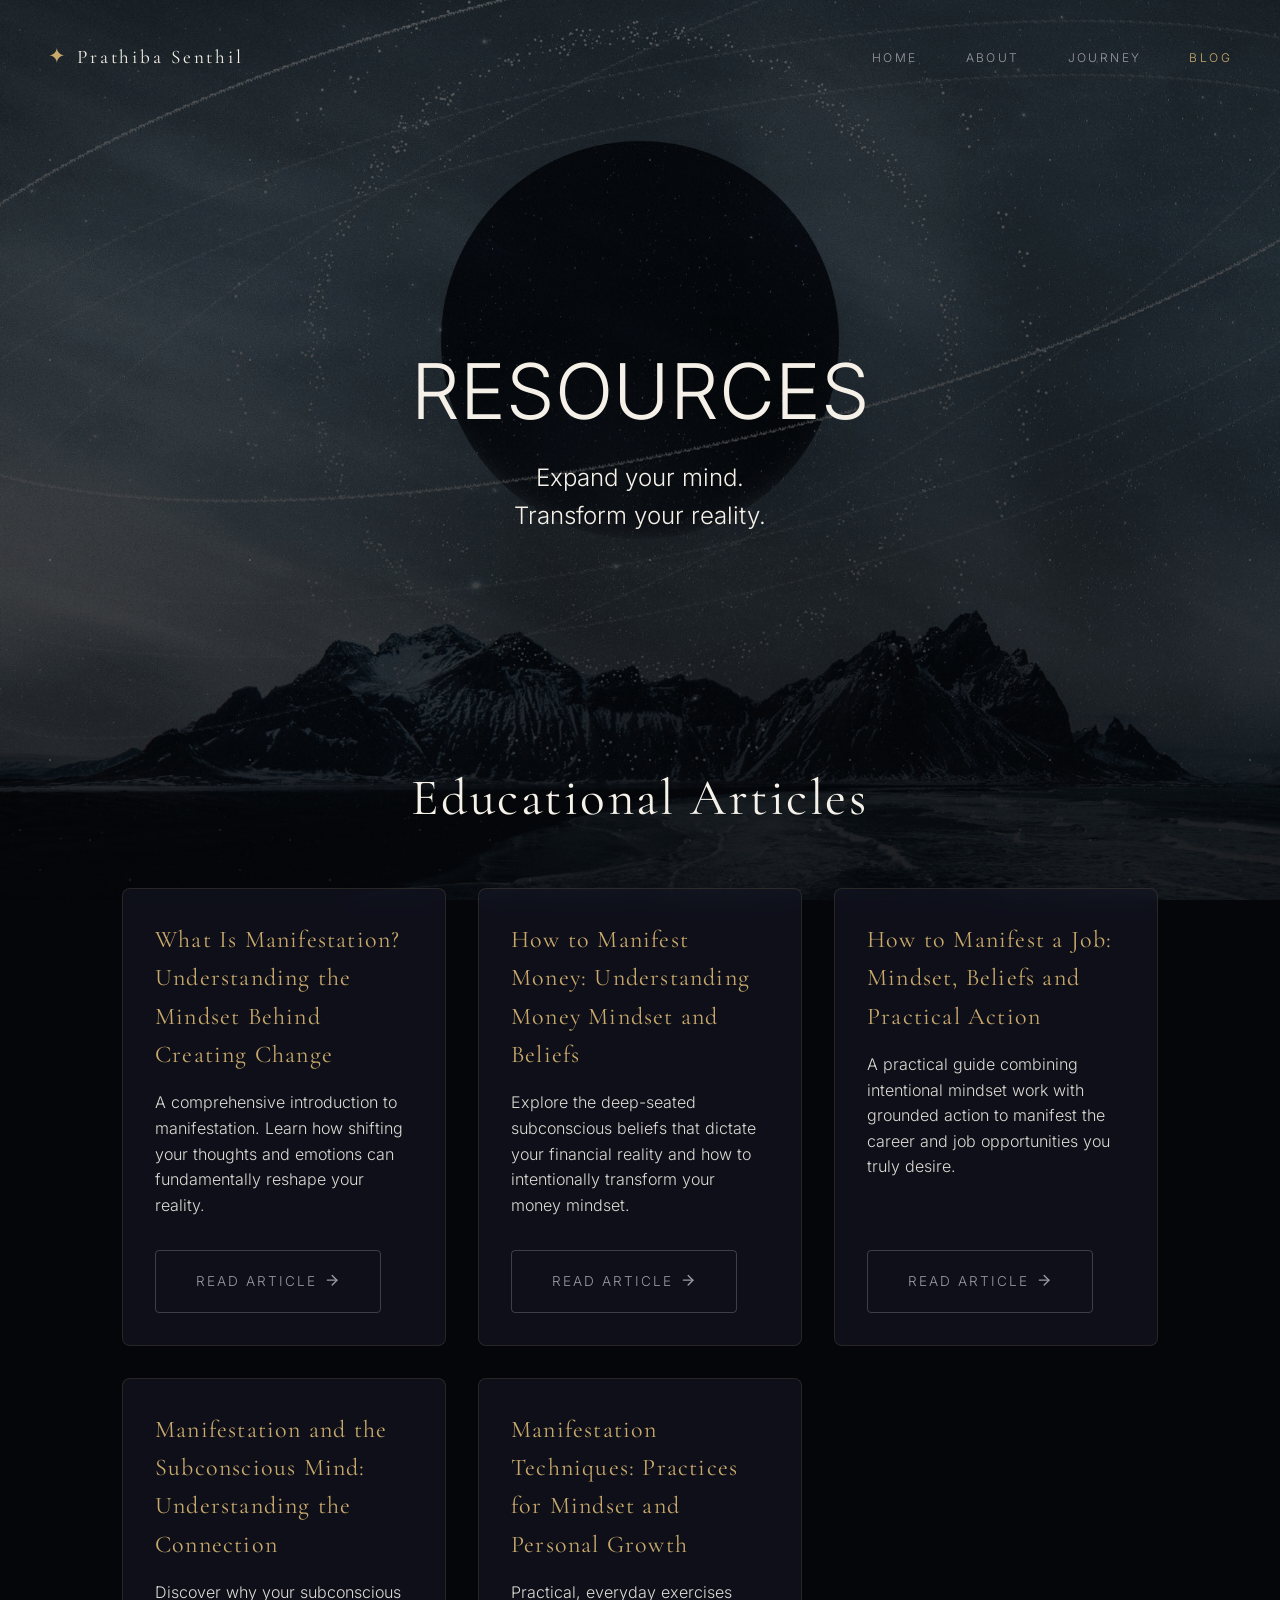
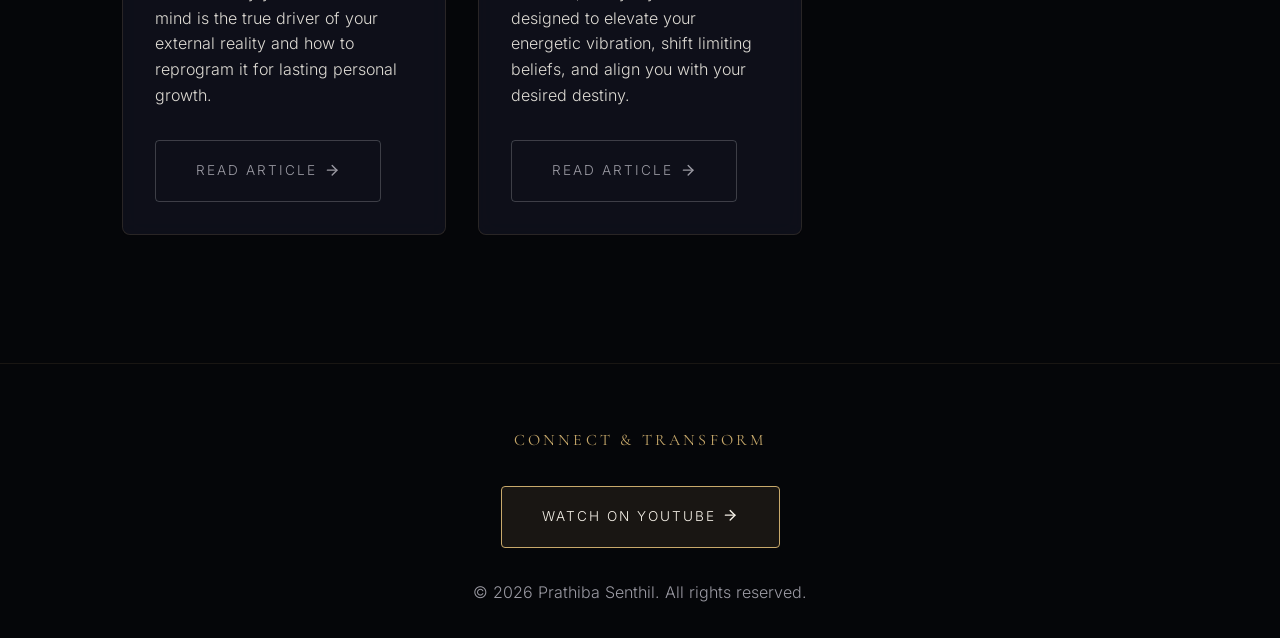
==== blog/index.html @ 557b8dfd "seo optimized" ====
<!DOCTYPE html>
<html lang="en">
<head>
    <meta charset="UTF-8">
    <meta name="viewport" content="width=device-width, initial-scale=1.0">
    <title>Manifestation & Personal Transformation Resources | Design Your Destiny</title>
    
    <meta name="description" content="Explore articles, resources and guides on manifestation, mindset, the subconscious mind and personal transformation by Prathiba Senthil.">
    <link rel="canonical" href="https://prathibasenthil.com/blog">
    
    <meta property="og:type" content="website">
    <meta property="og:url" content="https://prathibasenthil.com/blog">
    <meta property="og:title" content="Manifestation & Personal Transformation Resources | Design Your Destiny">
    <meta property="og:description" content="Explore articles, resources and guides on manifestation, mindset, the subconscious mind and personal transformation by Prathiba Senthil.">
    
    <link rel="icon" type="image/svg+xml" href="/img/favicon.svg">
    <link rel="stylesheet" href="/css/fonts.css">
    <link rel="stylesheet" href="/css/style.css">
    
    <style>
        .blog-grid {
            display: grid;
            grid-template-columns: repeat(auto-fit, minmax(300px, 1fr));
            gap: 2rem;
            margin-top: 3rem;
            text-align: left;
        }
        .article-card {
            padding: 2rem;
            display: flex;
            flex-direction: column;
            justify-content: space-between;
        }
        .article-card h4 {
            font-size: 1.5rem;
            margin-bottom: 1rem;
            color: var(--color-champagne-gold);
        }
        .article-card p {
            margin-bottom: 2rem;
            color: var(--color-warm-ivory);
            opacity: 0.9;
            flex-grow: 1;
        }
    </style>
    
    <script type="application/ld+json">
    {
      "@context": "https://schema.org",
      "@type": "CollectionPage",
      "name": "Manifestation & Personal Transformation Resources",
      "description": "Educational articles on manifestation, the subconscious mind, and reality creation by Prathiba Senthil.",
      "url": "https://prathibasenthil.com/blog"
    }
    </script>
</head>
<body>
    <div class="cosmic-bg"></div>
    <div class="stars"></div>

    <div id="app-transition" class="active">
        <div class="transition-content">
            <span class="transition-star">✦</span>
            <h2>YOUR JOURNEY AWAITS</h2>
            <p>There is more than one path to your destination.</p>
        </div>
    </div>

    <header>
        <a href="/" class="logo">
            <span class="logo-star">✦</span>
            <span class="logo-text" data-config="brand.name">DESIGN YOUR DESTINY</span>
        </a>
        <nav>
            <ul>
                <li><a href="/" class="nav-link">HOME</a></li>
                <li><a href="/about" class="nav-link">ABOUT</a></li>
                <li><a href="/courses" class="nav-link">JOURNEY</a></li>
                <li><a href="/blog" class="nav-link active">BLOG</a></li>
            </ul>
        </nav>
    </header>

    <main id="app-content">
        <section id="blog" class="active">
            <div class="container text-center hero-container">
                <h1 style="position: absolute; width: 1px; height: 1px; padding: 0; margin: -1px; overflow: hidden; clip: rect(0, 0, 0, 0); white-space: nowrap; border: 0;">Manifestation & Personal Transformation Resources</h1>
                <div class="heading-hero fade-up">RESOURCES</div>
                <p class="hero-quote fade-up">Expand your mind.<br>Transform your reality.</p>
            </div>

            <div class="container fade-up text-center">
                <h2 class="heading-section">Educational Articles</h2>
                
                <div class="blog-grid">
                    <div class="glass-card article-card">
                        <h4>What Is Manifestation? Understanding the Mindset Behind Creating Change</h4>
                        <p>A comprehensive introduction to manifestation. Learn how shifting your thoughts and emotions can fundamentally reshape your reality.</p>
                        <a href="/blog/what-is-manifestation" class="btn btn-outline" style="text-decoration: none; align-self: flex-start;">READ ARTICLE <i data-lucide="arrow-right"></i></a>
                    </div>
                    
                    <div class="glass-card article-card">
                        <h4>How to Manifest Money: Understanding Money Mindset and Beliefs</h4>
                        <p>Explore the deep-seated subconscious beliefs that dictate your financial reality and how to intentionally transform your money mindset.</p>
                        <a href="/blog/how-to-manifest-money" class="btn btn-outline" style="text-decoration: none; align-self: flex-start;">READ ARTICLE <i data-lucide="arrow-right"></i></a>
                    </div>
                    
                    <div class="glass-card article-card">
                        <h4>How to Manifest a Job: Mindset, Beliefs and Practical Action</h4>
                        <p>A practical guide combining intentional mindset work with grounded action to manifest the career and job opportunities you truly desire.</p>
                        <a href="/blog/how-to-manifest-a-job" class="btn btn-outline" style="text-decoration: none; align-self: flex-start;">READ ARTICLE <i data-lucide="arrow-right"></i></a>
                    </div>
                    
                    <div class="glass-card article-card">
                        <h4>Manifestation and the Subconscious Mind: Understanding the Connection</h4>
                        <p>Discover why your subconscious mind is the true driver of your external reality and how to reprogram it for lasting personal growth.</p>
                        <a href="/blog/manifestation-and-subconscious-mind" class="btn btn-outline" style="text-decoration: none; align-self: flex-start;">READ ARTICLE <i data-lucide="arrow-right"></i></a>
                    </div>

                    <div class="glass-card article-card">
                        <h4>Manifestation Techniques: Practices for Mindset and Personal Growth</h4>
                        <p>Practical, everyday exercises designed to elevate your energetic vibration, shift limiting beliefs, and align you with your desired destiny.</p>
                        <a href="/blog/manifestation-techniques" class="btn btn-outline" style="text-decoration: none; align-self: flex-start;">READ ARTICLE <i data-lucide="arrow-right"></i></a>
                    </div>
                </div>
            </div>
        </section>
    </main>

    <footer class="site-footer fade-up">
        <div class="container text-center">
            <h3 class="hero-subtitle">CONNECT & TRANSFORM</h3>
            <div class="social-links">
                <a href="#" data-config-href="socials.youtube" target="_blank" class="btn btn-primary" style="background: rgba(200, 169, 107, 0.1);">WATCH ON YOUTUBE <i data-lucide="arrow-right"></i></a>
            </div>
            <p class="text-muted mt-2">&copy; <span data-config="brand.established">2024</span> <span data-config="brand.name">Prathiba Senthil</span>. All rights reserved.</p>
        </div>
    </footer>

    <script src="/js/config.js" defer></script>
    <script src="/js/lucide.min.js" defer></script>
    <script src="/js/main.js" defer></script>
    <script src="/js/animations.js" defer></script>
    <script defer>
        document.addEventListener('DOMContentLoaded', () => {
            if (typeof lucide !== 'undefined') lucide.createIcons();
        });
    </script>
</body>
</html>
---- css/fonts.css ----
/* cyrillic-ext */
@font-face {
  font-family: 'Cormorant Garamond';
  font-style: normal;
  font-weight: 400;
  font-display: swap;
  src: url(../fonts/font_2.woff2) format('woff2');
  unicode-range: U+0460-052F, U+1C80-1C8A, U+20B4, U+2DE0-2DFF, U+A640-A69F, U+FE2E-FE2F;
}
/* cyrillic */
@font-face {
  font-family: 'Cormorant Garamond';
  font-style: normal;
  font-weight: 400;
  font-display: swap;
  src: url(../fonts/font_11.woff2) format('woff2');
  unicode-range: U+0301, U+0400-045F, U+0490-0491, U+04B0-04B1, U+2116;
}
/* vietnamese */
@font-face {
  font-family: 'Cormorant Garamond';
  font-style: normal;
  font-weight: 400;
  font-display: swap;
  src: url(../fonts/font_3.woff2) format('woff2');
  unicode-range: U+0102-0103, U+0110-0111, U+0128-0129, U+0168-0169, U+01A0-01A1, U+01AF-01B0, U+0300-0301, U+0303-0304, U+0308-0309, U+0323, U+0329, U+1EA0-1EF9, U+20AB;
}
/* latin-ext */
@font-face {
  font-family: 'Cormorant Garamond';
  font-style: normal;
  font-weight: 400;
  font-display: swap;
  src: url(../fonts/font_4.woff2) format('woff2');
  unicode-range: U+0100-02BA, U+02BD-02C5, U+02C7-02CC, U+02CE-02D7, U+02DD-02FF, U+0304, U+0308, U+0329, U+1D00-1DBF, U+1E00-1E9F, U+1EF2-1EFF, U+2020, U+20A0-20AB, U+20AD-20C0, U+2113, U+2C60-2C7F, U+A720-A7FF;
}
/* latin */
@font-face {
  font-family: 'Cormorant Garamond';
  font-style: normal;
  font-weight: 400;
  font-display: swap;
  src: url(../fonts/font_1.woff2) format('woff2');
  unicode-range: U+0000-00FF, U+0131, U+0152-0153, U+02BB-02BC, U+02C6, U+02DA, U+02DC, U+0304, U+0308, U+0329, U+2000-206F, U+20AC, U+2122, U+2191, U+2193, U+2212, U+2215, U+FEFF, U+FFFD;
}
/* cyrillic-ext */
@font-face {
  font-family: 'Cormorant Garamond';
  font-style: normal;
  font-weight: 500;
  font-display: swap;
  src: url(../fonts/font_2.woff2) format('woff2');
  unicode-range: U+0460-052F, U+1C80-1C8A, U+20B4, U+2DE0-2DFF, U+A640-A69F, U+FE2E-FE2F;
}
/* cyrillic */
@font-face {
  font-family: 'Cormorant Garamond';
  font-style: normal;
  font-weight: 500;
  font-display: swap;
  src: url(../fonts/font_11.woff2) format('woff2');
  unicode-range: U+0301, U+0400-045F, U+0490-0491, U+04B0-04B1, U+2116;
}
/* vietnamese */
@font-face {
  font-family: 'Cormorant Garamond';
  font-style: normal;
  font-weight: 500;
  font-display: swap;
  src: url(../fonts/font_3.woff2) format('woff2');
  unicode-range: U+0102-0103, U+0110-0111, U+0128-0129, U+0168-0169, U+01A0-01A1, U+01AF-01B0, U+0300-0301, U+0303-0304, U+0308-0309, U+0323, U+0329, U+1EA0-1EF9, U+20AB;
}
/* latin-ext */
@font-face {
  font-family: 'Cormorant Garamond';
  font-style: normal;
  font-weight: 500;
  font-display: swap;
  src: url(../fonts/font_4.woff2) format('woff2');
  unicode-range: U+0100-02BA, U+02BD-02C5, U+02C7-02CC, U+02CE-02D7, U+02DD-02FF, U+0304, U+0308, U+0329, U+1D00-1DBF, U+1E00-1E9F, U+1EF2-1EFF, U+2020, U+20A0-20AB, U+20AD-20C0, U+2113, U+2C60-2C7F, U+A720-A7FF;
}
/* latin */
@font-face {
  font-family: 'Cormorant Garamond';
  font-style: normal;
  font-weight: 500;
  font-display: swap;
  src: url(../fonts/font_1.woff2) format('woff2');
  unicode-range: U+0000-00FF, U+0131, U+0152-0153, U+02BB-02BC, U+02C6, U+02DA, U+02DC, U+0304, U+0308, U+0329, U+2000-206F, U+20AC, U+2122, U+2191, U+2193, U+2212, U+2215, U+FEFF, U+FFFD;
}
/* cyrillic-ext */
@font-face {
  font-family: 'Cormorant Garamond';
  font-style: normal;
  font-weight: 600;
  font-display: swap;
  src: url(../fonts/font_2.woff2) format('woff2');
  unicode-range: U+0460-052F, U+1C80-1C8A, U+20B4, U+2DE0-2DFF, U+A640-A69F, U+FE2E-FE2F;
}
/* cyrillic */
@font-face {
  font-family: 'Cormorant Garamond';
  font-style: normal;
  font-weight: 600;
  font-display: swap;
  src: url(../fonts/font_11.woff2) format('woff2');
  unicode-range: U+0301, U+0400-045F, U+0490-0491, U+04B0-04B1, U+2116;
}
/* vietnamese */
@font-face {
  font-family: 'Cormorant Garamond';
  font-style: normal;
  font-weight: 600;
  font-display: swap;
  src: url(../fonts/font_3.woff2) format('woff2');
  unicode-range: U+0102-0103, U+0110-0111, U+0128-0129, U+0168-0169, U+01A0-01A1, U+01AF-01B0, U+0300-0301, U+0303-0304, U+0308-0309, U+0323, U+0329, U+1EA0-1EF9, U+20AB;
}
/* latin-ext */
@font-face {
  font-family: 'Cormorant Garamond';
  font-style: normal;
  font-weight: 600;
  font-display: swap;
  src: url(../fonts/font_4.woff2) format('woff2');
  unicode-range: U+0100-02BA, U+02BD-02C5, U+02C7-02CC, U+02CE-02D7, U+02DD-02FF, U+0304, U+0308, U+0329, U+1D00-1DBF, U+1E00-1E9F, U+1EF2-1EFF, U+2020, U+20A0-20AB, U+20AD-20C0, U+2113, U+2C60-2C7F, U+A720-A7FF;
}
/* latin */
@font-face {
  font-family: 'Cormorant Garamond';
  font-style: normal;
  font-weight: 600;
  font-display: swap;
  src: url(../fonts/font_1.woff2) format('woff2');
  unicode-range: U+0000-00FF, U+0131, U+0152-0153, U+02BB-02BC, U+02C6, U+02DA, U+02DC, U+0304, U+0308, U+0329, U+2000-206F, U+20AC, U+2122, U+2191, U+2193, U+2212, U+2215, U+FEFF, U+FFFD;
}
/* cyrillic-ext */
@font-face {
  font-family: 'Inter';
  font-style: normal;
  font-weight: 300;
  font-display: swap;
  src: url(../fonts/font_5.woff2) format('woff2');
  unicode-range: U+0460-052F, U+1C80-1C8A, U+20B4, U+2DE0-2DFF, U+A640-A69F, U+FE2E-FE2F;
}
/* cyrillic */
@font-face {
  font-family: 'Inter';
  font-style: normal;
  font-weight: 300;
  font-display: swap;
  src: url(../fonts/font_9.woff2) format('woff2');
  unicode-range: U+0301, U+0400-045F, U+0490-0491, U+04B0-04B1, U+2116;
}
/* greek-ext */
@font-face {
  font-family: 'Inter';
  font-style: normal;
  font-weight: 300;
  font-display: swap;
  src: url(../fonts/font_10.woff2) format('woff2');
  unicode-range: U+1F00-1FFF;
}
/* greek */
@font-face {
  font-family: 'Inter';
  font-style: normal;
  font-weight: 300;
  font-display: swap;
  src: url(../fonts/font_7.woff2) format('woff2');
  unicode-range: U+0370-0377, U+037A-037F, U+0384-038A, U+038C, U+038E-03A1, U+03A3-03FF;
}
/* vietnamese */
@font-face {
  font-family: 'Inter';
  font-style: normal;
  font-weight: 300;
  font-display: swap;
  src: url(../fonts/font_6.woff2) format('woff2');
  unicode-range: U+0102-0103, U+0110-0111, U+0128-0129, U+0168-0169, U+01A0-01A1, U+01AF-01B0, U+0300-0301, U+0303-0304, U+0308-0309, U+0323, U+0329, U+1EA0-1EF9, U+20AB;
}
/* latin-ext */
@font-face {
  font-family: 'Inter';
  font-style: normal;
  font-weight: 300;
  font-display: swap;
  src: url(../fonts/font_8.woff2) format('woff2');
  unicode-range: U+0100-02BA, U+02BD-02C5, U+02C7-02CC, U+02CE-02D7, U+02DD-02FF, U+0304, U+0308, U+0329, U+1D00-1DBF, U+1E00-1E9F, U+1EF2-1EFF, U+2020, U+20A0-20AB, U+20AD-20C0, U+2113, U+2C60-2C7F, U+A720-A7FF;
}
/* latin */
@font-face {
  font-family: 'Inter';
  font-style: normal;
  font-weight: 300;
  font-display: swap;
  src: url(../fonts/font_0.woff2) format('woff2');
  unicode-range: U+0000-00FF, U+0131, U+0152-0153, U+02BB-02BC, U+02C6, U+02DA, U+02DC, U+0304, U+0308, U+0329, U+2000-206F, U+20AC, U+2122, U+2191, U+2193, U+2212, U+2215, U+FEFF, U+FFFD;
}
/* cyrillic-ext */
@font-face {
  font-family: 'Inter';
  font-style: normal;
  font-weight: 400;
  font-display: swap;
  src: url(../fonts/font_5.woff2) format('woff2');
  unicode-range: U+0460-052F, U+1C80-1C8A, U+20B4, U+2DE0-2DFF, U+A640-A69F, U+FE2E-FE2F;
}
/* cyrillic */
@font-face {
  font-family: 'Inter';
  font-style: normal;
  font-weight: 400;
  font-display: swap;
  src: url(../fonts/font_9.woff2) format('woff2');
  unicode-range: U+0301, U+0400-045F, U+0490-0491, U+04B0-04B1, U+2116;
}
/* greek-ext */
@font-face {
  font-family: 'Inter';
  font-style: normal;
  font-weight: 400;
  font-display: swap;
  src: url(../fonts/font_10.woff2) format('woff2');
  unicode-range: U+1F00-1FFF;
}
/* greek */
@font-face {
  font-family: 'Inter';
  font-style: normal;
  font-weight: 400;
  font-display: swap;
  src: url(../fonts/font_7.woff2) format('woff2');
  unicode-range: U+0370-0377, U+037A-037F, U+0384-038A, U+038C, U+038E-03A1, U+03A3-03FF;
}
/* vietnamese */
@font-face {
  font-family: 'Inter';
  font-style: normal;
  font-weight: 400;
  font-display: swap;
  src: url(../fonts/font_6.woff2) format('woff2');
  unicode-range: U+0102-0103, U+0110-0111, U+0128-0129, U+0168-0169, U+01A0-01A1, U+01AF-01B0, U+0300-0301, U+0303-0304, U+0308-0309, U+0323, U+0329, U+1EA0-1EF9, U+20AB;
}
/* latin-ext */
@font-face {
  font-family: 'Inter';
  font-style: normal;
  font-weight: 400;
  font-display: swap;
  src: url(../fonts/font_8.woff2) format('woff2');
  unicode-range: U+0100-02BA, U+02BD-02C5, U+02C7-02CC, U+02CE-02D7, U+02DD-02FF, U+0304, U+0308, U+0329, U+1D00-1DBF, U+1E00-1E9F, U+1EF2-1EFF, U+2020, U+20A0-20AB, U+20AD-20C0, U+2113, U+2C60-2C7F, U+A720-A7FF;
}
/* latin */
@font-face {
  font-family: 'Inter';
  font-style: normal;
  font-weight: 400;
  font-display: swap;
  src: url(../fonts/font_0.woff2) format('woff2');
  unicode-range: U+0000-00FF, U+0131, U+0152-0153, U+02BB-02BC, U+02C6, U+02DA, U+02DC, U+0304, U+0308, U+0329, U+2000-206F, U+20AC, U+2122, U+2191, U+2193, U+2212, U+2215, U+FEFF, U+FFFD;
}
/* cyrillic-ext */
@font-face {
  font-family: 'Inter';
  font-style: normal;
  font-weight: 500;
  font-display: swap;
  src: url(../fonts/font_5.woff2) format('woff2');
  unicode-range: U+0460-052F, U+1C80-1C8A, U+20B4, U+2DE0-2DFF, U+A640-A69F, U+FE2E-FE2F;
}
/* cyrillic */
@font-face {
  font-family: 'Inter';
  font-style: normal;
  font-weight: 500;
  font-display: swap;
  src: url(../fonts/font_9.woff2) format('woff2');
  unicode-range: U+0301, U+0400-045F, U+0490-0491, U+04B0-04B1, U+2116;
}
/* greek-ext */
@font-face {
  font-family: 'Inter';
  font-style: normal;
  font-weight: 500;
  font-display: swap;
  src: url(../fonts/font_10.woff2) format('woff2');
  unicode-range: U+1F00-1FFF;
}
/* greek */
@font-face {
  font-family: 'Inter';
  font-style: normal;
  font-weight: 500;
  font-display: swap;
  src: url(../fonts/font_7.woff2) format('woff2');
  unicode-range: U+0370-0377, U+037A-037F, U+0384-038A, U+038C, U+038E-03A1, U+03A3-03FF;
}
/* vietnamese */
@font-face {
  font-family: 'Inter';
  font-style: normal;
  font-weight: 500;
  font-display: swap;
  src: url(../fonts/font_6.woff2) format('woff2');
  unicode-range: U+0102-0103, U+0110-0111, U+0128-0129, U+0168-0169, U+01A0-01A1, U+01AF-01B0, U+0300-0301, U+0303-0304, U+0308-0309, U+0323, U+0329, U+1EA0-1EF9, U+20AB;
}
/* latin-ext */
@font-face {
  font-family: 'Inter';
  font-style: normal;
  font-weight: 500;
  font-display: swap;
  src: url(../fonts/font_8.woff2) format('woff2');
  unicode-range: U+0100-02BA, U+02BD-02C5, U+02C7-02CC, U+02CE-02D7, U+02DD-02FF, U+0304, U+0308, U+0329, U+1D00-1DBF, U+1E00-1E9F, U+1EF2-1EFF, U+2020, U+20A0-20AB, U+20AD-20C0, U+2113, U+2C60-2C7F, U+A720-A7FF;
}
/* latin */
@font-face {
  font-family: 'Inter';
  font-style: normal;
  font-weight: 500;
  font-display: swap;
  src: url(../fonts/font_0.woff2) format('woff2');
  unicode-range: U+0000-00FF, U+0131, U+0152-0153, U+02BB-02BC, U+02C6, U+02DA, U+02DC, U+0304, U+0308, U+0329, U+2000-206F, U+20AC, U+2122, U+2191, U+2193, U+2212, U+2215, U+FEFF, U+FFFD;
}
---- css/style.css ----
/* ==========================================================================
   DESIGN YOUR DESTINY - DESIGN SYSTEM & STYLES
   ========================================================================== */

:root {
    /* Colors */
    --color-cosmic-black: #050609;
    --color-midnight: #0B0D14;
    --color-deep-galaxy: #151725;
    --color-champagne-gold: #C8A96B;
    --color-soft-gold: #E8D7B0;
    --color-warm-ivory: #F5F1E8;
    --color-muted-text: #9B9AA3;
    
    /* Typography */
    --font-heading: 'Cormorant Garamond', serif;
    --font-body: 'Inter', sans-serif;
    
    /* Transitions */
    --transition-slow: 0.8s cubic-bezier(0.4, 0, 0.2, 1);
    --transition-medium: 0.4s ease;
    --transition-fast: 0.2s ease;
}

/* ==========================================================================
   RESET & BASE
   ========================================================================== */
* {
    margin: 0;
    padding: 0;
    box-sizing: border-box;
}

body {
    background-color: var(--color-cosmic-black);
    color: var(--color-warm-ivory);
    font-family: var(--font-body);
    font-weight: 300;
    line-height: 1.6;
    overflow-x: hidden;
    -webkit-font-smoothing: antialiased;
    -moz-osx-font-smoothing: grayscale;
}

/* Background Effects */
.cosmic-bg {
    position: fixed;
    top: 0;
    left: 0;
    width: 100vw;
    height: 100vh;
    min-height: 100vh;
    background: linear-gradient(rgba(5, 6, 9, 0.6), rgba(5, 6, 9, 0.8)), url('../img/background.jpg') center/cover no-repeat;
    opacity: 0.9;
    z-index: -2;
}

.stars {
    position: fixed;
    top: 0;
    left: 0;
    width: 100vw;
    height: 100vh;
    background-image: 
        radial-gradient(1px 1px at 20px 30px, rgba(255,255,255,0.7), rgba(0,0,0,0)),
        radial-gradient(1px 1px at 40px 70px, rgba(255,255,255,0.5), rgba(0,0,0,0)),
        radial-gradient(1.5px 1.5px at 50px 160px, rgba(255,255,255,0.8), rgba(0,0,0,0)),
        radial-gradient(1px 1px at 90px 40px, rgba(255,255,255,0.6), rgba(0,0,0,0)),
        radial-gradient(2px 2px at 130px 80px, rgba(200,169,107,0.4), rgba(0,0,0,0));
    background-repeat: repeat;
    background-size: 200px 200px;
    z-index: -1;
    opacity: 0.4;
    animation: slowStarMove 150s linear infinite;
}

@keyframes slowStarMove {
    from { transform: translateY(0); }
    to { transform: translateY(-200px); }
}

/* ==========================================================================
   TYPOGRAPHY
   ========================================================================== */
h1, h2, h3, h4, h5, h6 {
    font-family: var(--font-heading);
    font-weight: 400;
    letter-spacing: 0.05em;
    color: var(--color-warm-ivory);
}

.heading-hero {
    font-size: clamp(2.5rem, 6vw, 5rem);
    line-height: 1.1;
    margin-bottom: 1.5rem;
}

.heading-section {
    font-size: clamp(1.8rem, 4vw, 3.5rem);
    margin-bottom: 2rem;
}

.hero-subtitle {
    font-size: 1rem;
    letter-spacing: 0.2em;
    color: var(--color-champagne-gold);
    margin-bottom: 1rem;
}

.hero-quote {
    font-size: clamp(1.1rem, 2vw, 1.5rem);
    line-height: 1.6;
    color: var(--color-warm-ivory);
    font-family: var(--font-body);
    font-weight: 300;
}

.text-accent {
    color: var(--color-champagne-gold);
    font-family: var(--font-heading);
    font-style: italic;
}

.text-muted {
    color: var(--color-muted-text);
}
.text-center { text-align: center; }
.mt-1 { margin-top: 1rem; }
.mt-2 { margin-top: 2rem; }
.mt-4 { margin-top: 4rem; }
.mb-2 { margin-bottom: 2rem; }

/* ==========================================================================
   UI COMPONENTS
   ========================================================================== */
.lucide {
    width: 1.2em;
    height: 1.2em;
    vertical-align: -0.2em;
    display: inline-block;
}

.icon-sm {
    width: 1em;
    height: 1em;
    vertical-align: -0.125em;
}

.btn {
    display: inline-block;
    padding: 1.2rem 2.5rem;
    border: 1px solid var(--color-champagne-gold);
    background: transparent;
    color: var(--color-warm-ivory);
    font-family: var(--font-body);
    font-size: 0.85rem;
    letter-spacing: 0.15em;
    text-transform: uppercase;
    text-decoration: none;
    cursor: pointer;
    border-radius: 4px;
    transition: var(--transition-medium);
}

.btn:hover {
    box-shadow: 0 0 15px rgba(200, 169, 107, 0.2);
    background: rgba(200, 169, 107, 0.05);
}

.btn-outline {
    border-color: rgba(255, 255, 255, 0.2);
    color: var(--color-muted-text);
}
.btn-outline:hover {
    border-color: var(--color-champagne-gold);
    color: var(--color-warm-ivory);
}

.glass-card {
    background: rgba(21, 23, 37, 0.6);
    backdrop-filter: blur(10px);
    -webkit-backdrop-filter: blur(10px);
    border: 1px solid rgba(200, 169, 107, 0.15);
    border-radius: 8px;
    padding: 2.5rem;
    transition: var(--transition-medium);
}

.glass-card:hover {
    transform: translateY(-6px);
    border-color: rgba(200, 169, 107, 0.4);
    background: rgba(21, 23, 37, 0.8);
    box-shadow: 0 10px 30px rgba(0, 0, 0, 0.5);
}

.card-num {
    display: block;
    font-family: var(--font-heading);
    font-size: 1.5rem;
    color: var(--color-champagne-gold);
    margin-bottom: 1rem;
    opacity: 0.7;
}

/* ==========================================================================
   LAYOUT & CONTAINERS
   ========================================================================== */
.container {
    width: 100%;
    max-width: 1100px;
    margin: 0 auto;
    padding: 0 2rem;
}

section {
    min-height: 100vh;
    padding: 8rem 0;
    opacity: 1; 
    transition: opacity var(--transition-slow);
}

.section-hidden {
    display: none !important;
    opacity: 0;
}

/* Header/Nav */
header {
    position: absolute;
    top: 0;
    left: 0;
    width: 100%;
    padding: 2.5rem 3rem;
    display: flex;
    justify-content: space-between;
    align-items: center;
    z-index: 100;
}

.logo {
    display: inline-flex;
    align-items: center;
    gap: 0.5rem;
    font-family: var(--font-heading);
    font-size: 1.2rem;
    letter-spacing: 0.15em;
    color: var(--color-warm-ivory);
    text-decoration: none;
    transition: var(--transition-medium);
}

.logo:hover .logo-text {
    color: var(--color-champagne-gold);
    transition: var(--transition-medium);
}

.logo-star {
    display: inline-block;
    color: var(--color-champagne-gold);
    font-size: 1.1em;
    transition: transform var(--transition-medium);
}

.logo:hover .logo-star {
    transform: rotate(45deg) scale(0.85);
}

nav ul {
    display: flex;
    list-style: none;
    gap: 3rem;
}

nav a {
    color: var(--color-muted-text);
    text-decoration: none;
    font-size: 0.75rem;
    letter-spacing: 0.2em;
    text-transform: uppercase;
    transition: var(--transition-fast);
}

nav a:hover, nav a.active {
    color: var(--color-champagne-gold);
}

/* ==========================================================================
   SCROLL ANIMATIONS & JOURNEY LINES
   ========================================================================== */
.fade-up {
    opacity: 0;
    transform: translateY(20px);
    transition: opacity var(--transition-slow), transform var(--transition-slow);
}

.fade-up.visible {
    opacity: 1;
    transform: translateY(0);
}

.journey-line-container {
    display: flex;
    flex-direction: column;
    align-items: center;
    margin: 3rem 0;
}

.journey-step {
    text-align: center;
    font-size: 0.9rem;
    letter-spacing: 0.15em;
    text-transform: uppercase;
}

.journey-line {
    width: 1px;
    height: 80px;
    background: linear-gradient(to bottom, rgba(200, 169, 107, 0.1), var(--color-champagne-gold));
    margin: 1.5rem auto;
    opacity: 0;
    transform-origin: top;
    transform: scaleY(0);
    transition: transform 1.5s ease, opacity 1s ease;
}

.journey-line.draw {
    opacity: 1;
    transform: scaleY(1);
}

.step-num {
    color: var(--color-champagne-gold);
    font-family: var(--font-heading);
    margin-right: 0.5rem;
}

/* ==========================================================================
   SPECIFIC SECTIONS
   ========================================================================== */

/* HOME */
.hero-container {
    min-height: 70vh;
    display: flex;
    flex-direction: column;
    justify-content: center;
    align-items: center;
}
.hero-star {
    font-size: 1.5rem;
    color: var(--color-champagne-gold);
    margin-bottom: 2rem;
    display: block;
}
.scroll-hint {
    margin-top: 4rem;
    font-size: 0.8rem;
    color: var(--color-muted-text);
    text-transform: uppercase;
    letter-spacing: 0.2em;
}

/* ABOUT */
.split-layout {
    display: grid;
    grid-template-columns: 1fr 1fr;
    gap: 4rem;
    align-items: center;
    margin: 5rem auto;
}
.founder-image {
    width: 100%;
    height: 600px;
    background: linear-gradient(rgba(21, 23, 37, 0.3), rgba(21, 23, 37, 0.3)), url('../img/Prathiba-Senthil-TNPSC.jpeg') center/cover;
    border-radius: 8px;
    border: 1px solid rgba(200, 169, 107, 0.2);
}
.founder-quote {
    font-family: var(--font-heading);
    font-size: clamp(2rem, 3vw, 2.8rem);
    line-height: 1.3;
    color: var(--color-warm-ivory);
    margin-bottom: 2rem;
}
.founder-quote cite {
    display: block;
    font-size: 1rem;
    font-family: var(--font-body);
    font-style: normal;
    color: var(--color-champagne-gold);
    margin-top: 1rem;
    letter-spacing: 0.1em;
}
.transformation-story {
    margin: 5rem auto;
    max-width: 600px;
}
.story-step {
    margin-bottom: 3rem;
    border-left: 1px solid rgba(200, 169, 107, 0.2);
    padding-left: 2rem;
    position: relative;
}
.story-step::before {
    content: '';
    position: absolute;
    left: -4px;
    top: 5px;
    width: 7px;
    height: 7px;
    background: var(--color-champagne-gold);
    border-radius: 50%;
}
.story-step p { color: var(--color-muted-text); margin-top: 0.5rem; }

.beliefs-container {
    display: grid;
    grid-template-columns: repeat(auto-fit, minmax(280px, 1fr));
    gap: 2rem;
    margin-top: 5rem;
}

/* FORM */
.form-container {
    max-width: 600px;
    margin: 4rem auto;
}
.form-step {
    margin-bottom: 3rem;
}
.form-step label {
    display: block;
    font-size: 0.75rem;
    letter-spacing: 0.15em;
    color: var(--color-warm-ivoryx);
    margin-bottom: 1rem;
}
.form-step input, .form-step textarea {
    width: 100%;
    background: transparent;
    border: none;
    color: white;
    font-family: var(--font-body);
    font-size: 1.2rem;
    padding: 0.5rem 0;
}
.form-step input:focus, .form-step textarea:focus { outline: none; }
.form-step input::placeholder, .form-step textarea::placeholder {
    color: rgba(155, 154, 163, 0.3);
}
.form-line {
    width: 100%;
    height: 1px;
    background: rgba(200, 169, 107, 0.3);
    margin-top: 0.5rem;
    transition: background var(--transition-fast);
}
.form-step input:focus + .form-line, .form-step textarea:focus + .form-line {
    background: var(--color-champagne-gold);
}
.phone-input { display: flex; align-items: baseline; gap: 1rem; }
.phone-input span { color: var(--color-muted-text); font-size: 1.2rem; }

.course-selection {
    display: grid;
    grid-template-columns: 1fr 1fr;
    gap: 1.5rem;
    margin-top: 1.5rem;
}
.selection-card {
    cursor: pointer;
    text-align: center;
    padding: 2rem 1rem;
}
.selection-card h4 { margin-bottom: 0.5rem; font-size: 0.9rem; letter-spacing: 0.1em; }
.selection-card p { font-size: 0.8rem; }

/* COURSES */
.pathway-tree { margin-bottom: 4rem; }
.pathway-split {
    display: flex;
    gap: 4rem;
    margin: 1rem 0;
}
.pathway-branch {
    display: flex;
    flex-direction: column;
    align-items: center;
}
.branch-line {
    width: 1px;
    height: 40px;
    background: rgba(200, 169, 107, 0.3);
    margin-bottom: 1rem;
}

.courses-grid {
    display: grid;
    grid-template-columns: 1fr 1fr;
    gap: 3rem;
    align-items: stretch;
}
.course-card { 
    position: relative; 
    display: flex;
    flex-direction: column;
}
.premium-card { transform: scale(1.02); }
.premium-card:hover { transform: scale(1.02) translateY(-6px); }

.card-orb {
    position: absolute;
    top: -50px;
    right: -50px;
    width: 150px;
    height: 150px;
    background: radial-gradient(circle, rgba(200,169,107,0.1) 0%, rgba(0,0,0,0) 70%);
    border-radius: 50%;
    z-index: -1;
}
.orb-gold { background: radial-gradient(circle, rgba(200,169,107,0.2) 0%, rgba(0,0,0,0) 70%); }

.course-card h5 { margin-bottom: 0.5rem; letter-spacing: 0.15em; font-size: 0.75rem; }
.course-card h4 { font-size: 1.5rem; line-height: 1.3; margin-bottom: 1.5rem; }
.card-divider { border: 0; height: 1px; background: rgba(255,255,255,0.1); margin-bottom: 1.5rem; }
.course-desc { color: var(--color-muted-text); margin-bottom: 1.5rem; }
.course-features { list-style: none; margin-bottom: 2.5rem; flex-grow: 1; }
.course-features li { color: var(--color-warm-ivory); margin-bottom: 0.5rem; font-size: 0.9rem; }
.course-card .btn { width: 100%; text-align: center; }

/* SPA Transition Overlay */
#app-transition {
    position: fixed;
    top: 0;
    left: 0;
    width: 100vw;
    height: 100vh;
    background-color: var(--color-cosmic-black);
    z-index: 9999;
    opacity: 0;
    pointer-events: none;
    transition: opacity 0.8s ease;
    display: flex;
    justify-content: center;
    align-items: center;
}
#app-transition.active { opacity: 1; pointer-events: all; }
.transition-content { text-align: center; }
.transition-star { font-size: 2rem; color: var(--color-champagne-gold); margin-bottom: 2rem; display: block; }
.transition-content h2 { font-size: 2rem; letter-spacing: 0.2em; margin-bottom: 1rem; }
.transition-content p { color: var(--color-muted-text); }

/* Responsive */
@media (max-width: 1024px) {
    .split-layout { gap: 2rem; margin: 4rem auto; }
    .heading-hero { font-size: clamp(2rem, 5vw, 4rem); }
    .courses-grid { gap: 2rem; }
    .hero-container { min-height: 60vh; }
}

@media (max-width: 768px) {
    header { padding: 1.5rem; flex-direction: column; gap: 1rem; }
    nav ul { gap: 1.5rem; flex-wrap: wrap; justify-content: center; }
    .split-layout { grid-template-columns: 1fr; gap: 2rem; margin: 3rem auto; }
    .founder-image { height: 400px; }
    .course-selection { grid-template-columns: 1fr; }
    .pathway-split { gap: 2rem; flex-direction: column; }
    .branch-line { height: 20px; }
    .courses-grid { grid-template-columns: 1fr; gap: 2rem; }
    .premium-card { transform: scale(1); }
    .premium-card:hover { transform: translateY(-6px); }
    section { padding: 5rem 0; }
    
    .back-btn {
        display: block;
        margin-left: auto;
        margin-right: auto;
    }
    
    .course-detail-view {
        display: flex;
        flex-direction: column;
        justify-content: center;
        min-height: 75vh;
        margin-top: 3rem;
    }
}

@media (max-width: 480px) {
    .container { padding: 0 1.5rem; }
    .heading-hero { font-size: clamp(1.8rem, 8vw, 2.5rem); }
    .heading-section { font-size: clamp(1.5rem, 6vw, 2rem); }
    .btn { padding: 1rem 1.5rem; width: 100%; text-align: center; }
    .social-links { flex-direction: column; gap: 1rem; align-items: center; }
    .glass-card { padding: 1.5rem; }
}

/* Footer */
.site-footer {
    padding: 4rem 0 2rem;
    border-top: 1px solid rgba(200, 169, 107, 0.1);
}
.social-links {
    margin-top: 2rem;
    display: flex;
    justify-content: center;
    gap: 1.5rem;
}
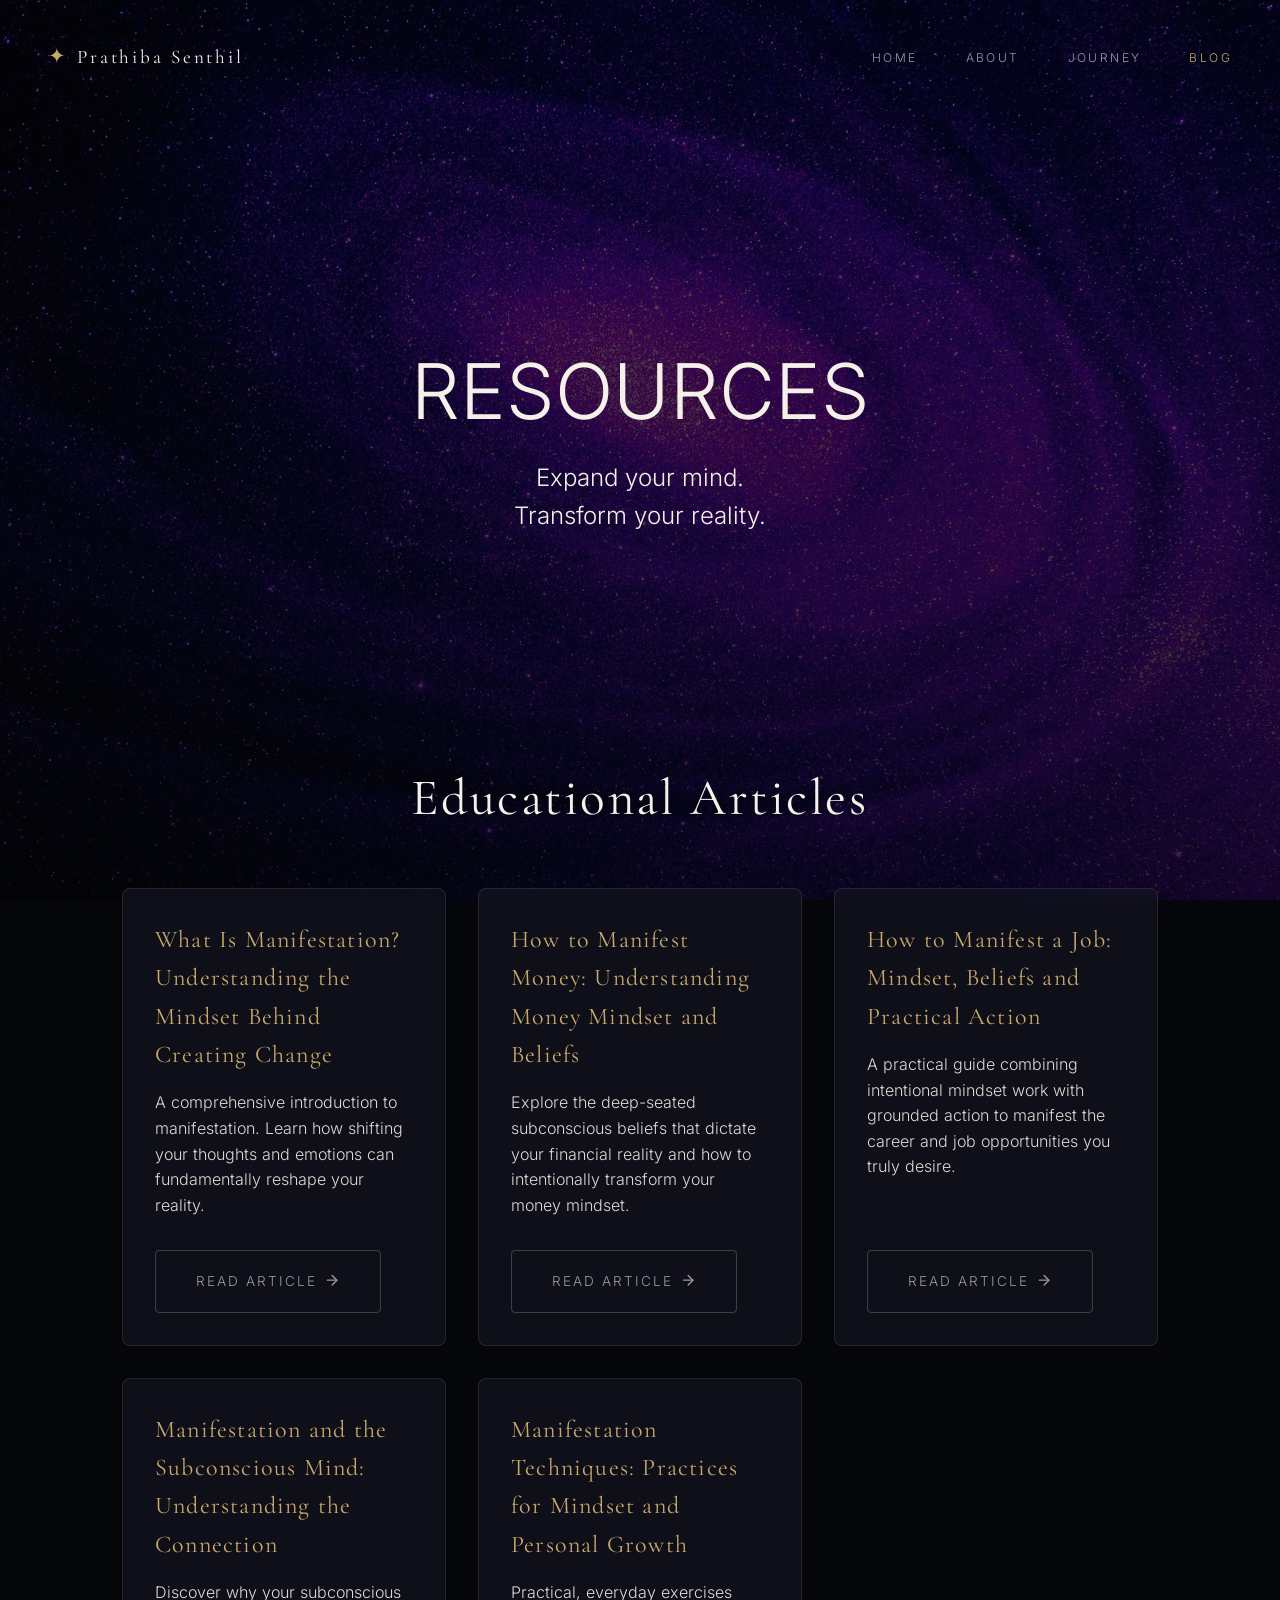
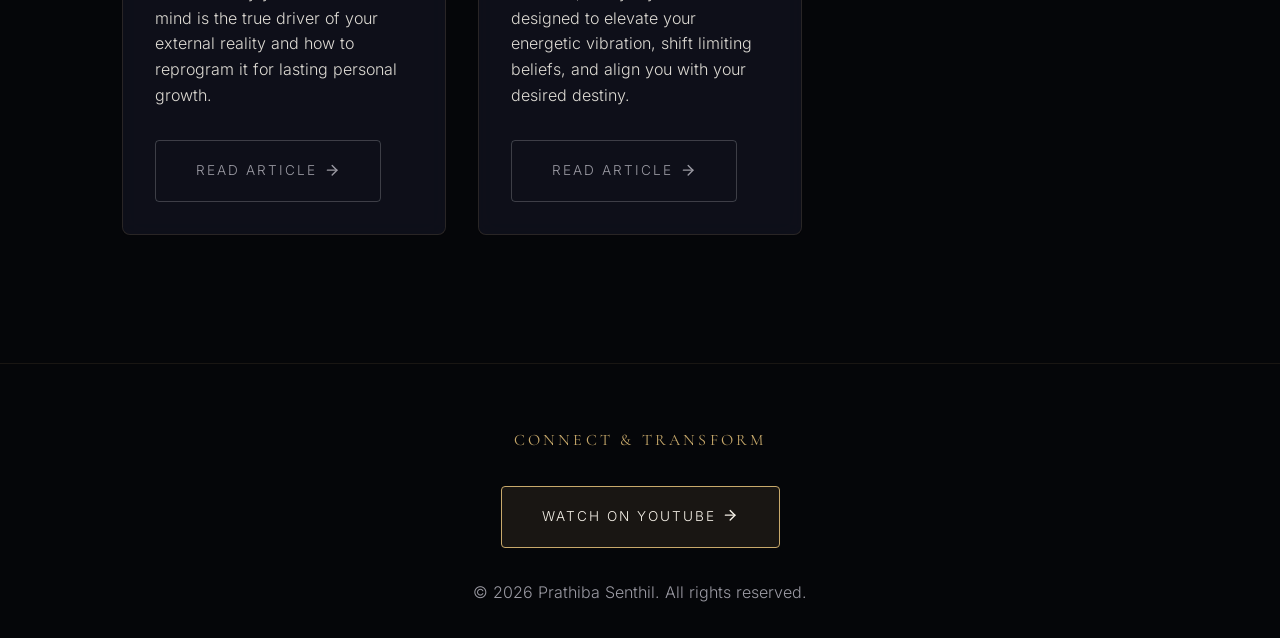
==== commit 4a48b434: "seo tags and backlinks added" ====
--- a/blog/index.html
+++ b/blog/index.html
@@ -133,7 +133,7 @@
             <div class="social-links">
                 <a href="#" data-config-href="socials.youtube" target="_blank" class="btn btn-primary" style="background: rgba(200, 169, 107, 0.1);">WATCH ON YOUTUBE <i data-lucide="arrow-right"></i></a>
             </div>
-            <p class="text-muted mt-2">&copy; <span data-config="brand.established">2024</span> <span data-config="brand.name">Prathiba Senthil</span>. All rights reserved.</p>
+            <p class="text-muted mt-2">&copy; <span data-config="brand.established">2026</span> <span data-config="brand.name">Prathiba Senthil</span>. All rights reserved.</p>
         </div>
     </footer>
 
--- a/css/style.css
+++ b/css/style.css
@@ -50,7 +50,7 @@
     width: 100vw;
     height: 100vh;
     min-height: 100vh;
-    background: linear-gradient(rgba(5, 6, 9, 0.6), rgba(5, 6, 9, 0.8)), url('../img/background.jpg') center/cover no-repeat;
+    background: linear-gradient(rgba(5, 6, 9, 0.6), rgba(5, 6, 9, 0.8)), url('../img/prathiba_senthil_manifestation.jpg') center/cover no-repeat;
     opacity: 0.9;
     z-index: -2;
 }
@@ -371,7 +371,7 @@
 .founder-image {
     width: 100%;
     height: 600px;
-    background: linear-gradient(rgba(21, 23, 37, 0.3), rgba(21, 23, 37, 0.3)), url('../img/Prathiba-Senthil-TNPSC.jpeg') center/cover;
+    background: linear-gradient(rgba(21, 23, 37, 0.3), rgba(21, 23, 37, 0.3)), url('../img/Prathiba-Senthil-life-transformation.jpeg') center/cover;
     border-radius: 8px;
     border: 1px solid rgba(200, 169, 107, 0.2);
 }
@@ -504,6 +504,7 @@
     position: relative; 
     display: flex;
     flex-direction: column;
+    overflow: hidden;
 }
 .premium-card { transform: scale(1.02); }
 .premium-card:hover { transform: scale(1.02) translateY(-6px); }
@@ -606,3 +607,98 @@
     justify-content: center;
     gap: 1.5rem;
 }
+
+/* FAQ Accordion */
+details.faq-item {
+    margin-bottom: 1.5rem;
+    background: rgba(21, 23, 37, 0.4);
+    border: 1px solid rgba(200, 169, 107, 0.2);
+    border-radius: 8px;
+    overflow: hidden;
+    transition: var(--transition-fast);
+}
+
+details.faq-item:hover {
+    border-color: rgba(200, 169, 107, 0.5);
+    background: rgba(21, 23, 37, 0.7);
+}
+
+details.faq-item summary {
+    padding: 1.5rem;
+    cursor: pointer;
+    list-style: none; /* Hide default triangle */
+    display: flex;
+    justify-content: space-between;
+    align-items: center;
+}
+
+details.faq-item summary::-webkit-details-marker {
+    display: none; /* Safari */
+}
+
+details.faq-item summary h4 {
+    margin-bottom: 0;
+    font-size: 1.25rem;
+    color: var(--color-champagne-gold);
+}
+
+details.faq-item summary::after {
+    content: '+';
+    color: var(--color-champagne-gold);
+    font-size: 1.5rem;
+    font-weight: 300;
+    transition: transform 0.3s ease;
+}
+
+details.faq-item[open] summary::after {
+    transform: rotate(45deg);
+}
+
+details.faq-item .faq-content {
+    padding: 0 1.5rem 1.5rem 1.5rem;
+    color: var(--color-warm-ivory);
+    border-top: 1px solid rgba(200, 169, 107, 0.1);
+    margin-top: 0;
+    padding-top: 1.5rem;
+}
+
+/* Author Box */
+.author-box {
+    margin-top: 4rem;
+    padding: 2rem;
+    background: rgba(21, 23, 37, 0.5);
+    border: 1px solid rgba(200, 169, 107, 0.2);
+    border-radius: 12px;
+    display: flex;
+    align-items: center;
+    gap: 2rem;
+}
+.author-image {
+    width: 100px;
+    height: 100px;
+    border-radius: 50%;
+    background-image: url('/img/Prathiba-Senthil-life-transformation.jpeg');
+    background-size: cover;
+    background-position: center;
+    flex-shrink: 0;
+}
+
+.author-image.mobile-only {
+    display: none;
+}
+
+@media (max-width: 768px) {
+    .author-box {
+        flex-direction: column;
+        text-align: center;
+        gap: 1rem;
+    }
+    
+    .author-image.desktop-only {
+        display: none;
+    }
+    
+    .author-image.mobile-only {
+        display: block;
+    }
+}
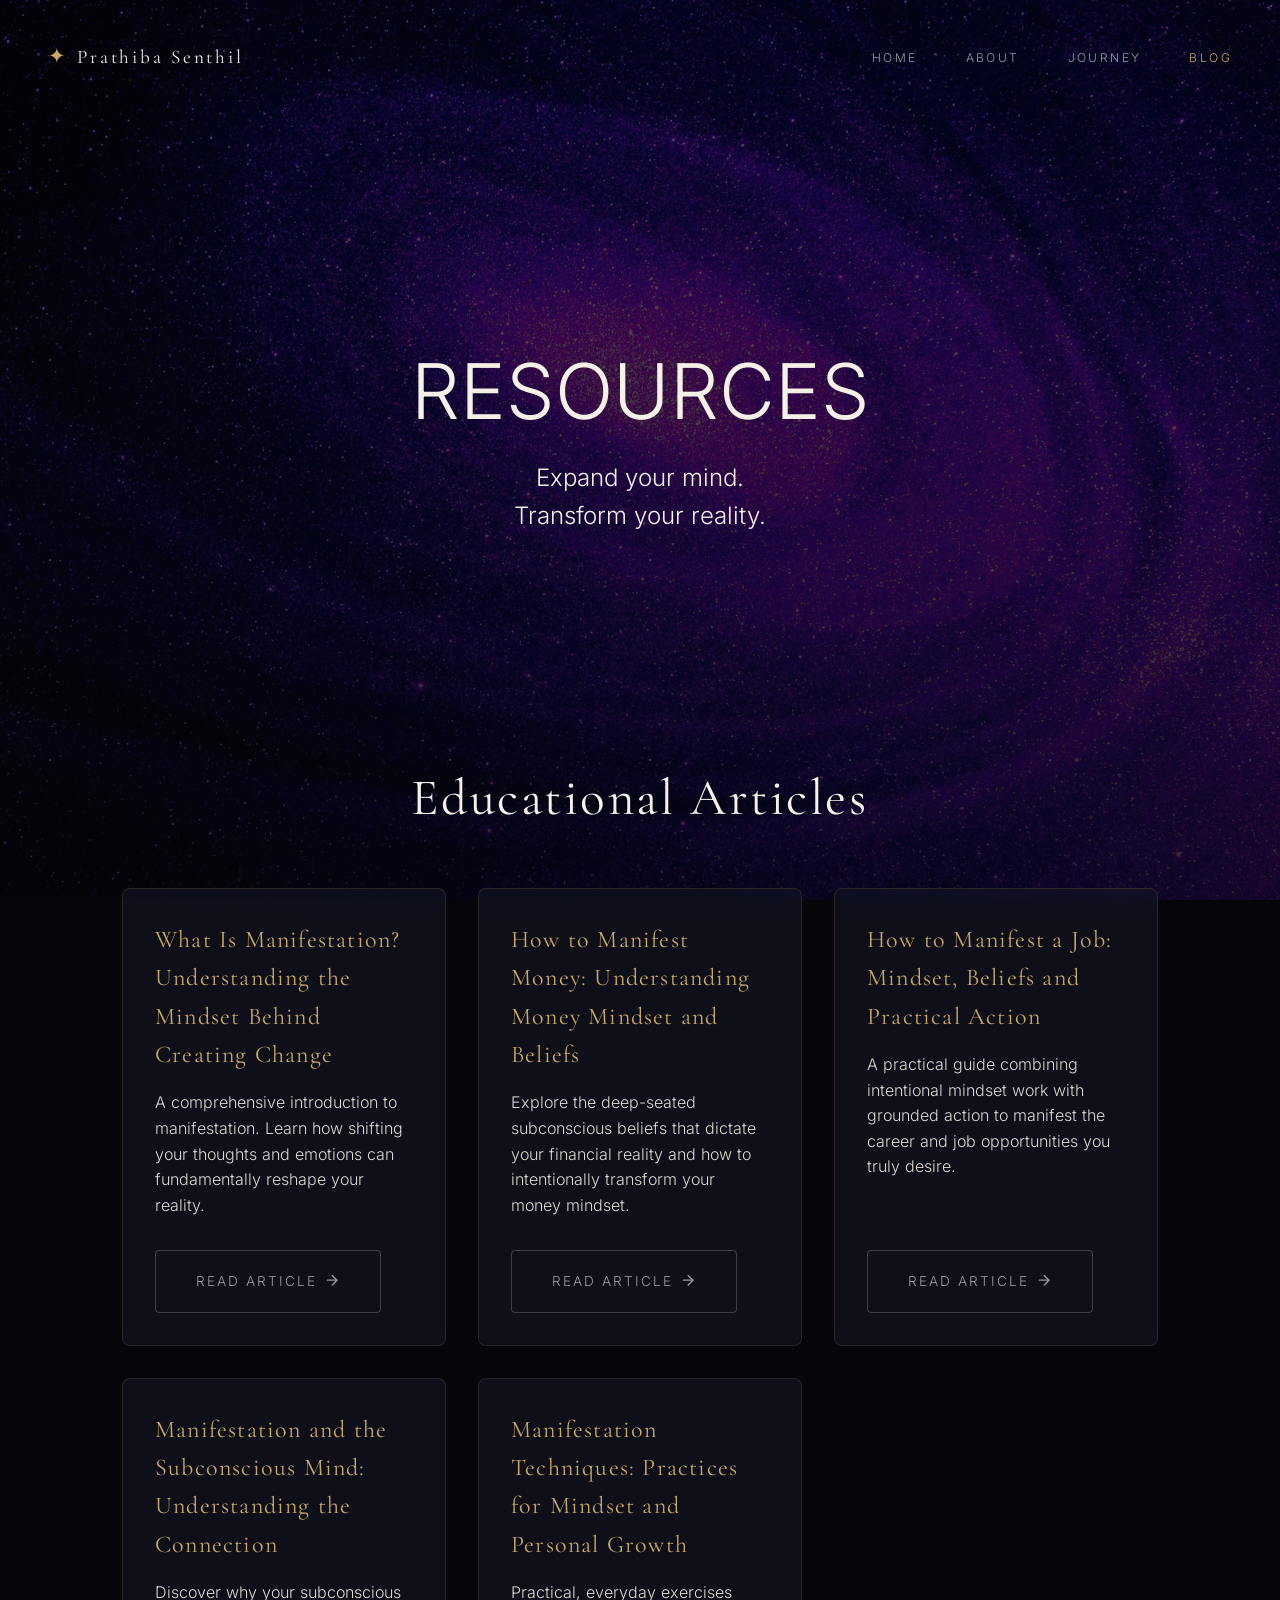
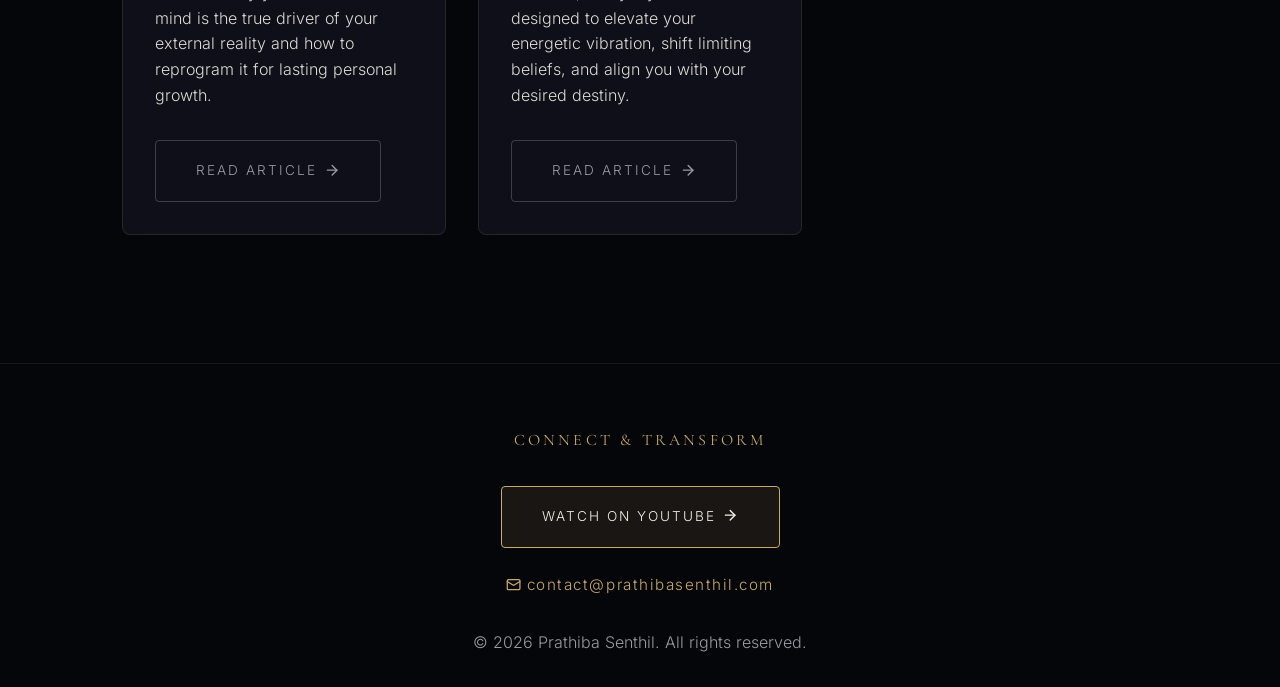
==== commit af93a610: "performance optimized" ====
--- a/blog/index.html
+++ b/blog/index.html
@@ -14,6 +14,11 @@
     <meta property="og:description" content="Explore articles, resources and guides on manifestation, mindset, the subconscious mind and personal transformation by Prathiba Senthil.">
     
     <link rel="icon" type="image/svg+xml" href="/img/favicon.svg">
+    
+    <!-- Preload critical assets for PageSpeed -->
+    <link rel="preload" href="/css/fonts.css" as="style">
+    <link rel="preload" href="/css/style.css" as="style">
+    <!-- End Preload -->
     <link rel="stylesheet" href="/css/fonts.css">
     <link rel="stylesheet" href="/css/style.css">
     
@@ -133,6 +138,7 @@
             <div class="social-links">
                 <a href="#" data-config-href="socials.youtube" target="_blank" class="btn btn-primary" style="background: rgba(200, 169, 107, 0.1);">WATCH ON YOUTUBE <i data-lucide="arrow-right"></i></a>
             </div>
+            <p style="margin-top: 1.5rem;"><a href="mailto:contact@prathibasenthil.com" style="color: var(--color-champagne-gold); text-decoration: none; font-size: 0.95rem; letter-spacing: 0.1em;"><i data-lucide="mail" class="icon-sm"></i> contact@prathibasenthil.com</a></p>
             <p class="text-muted mt-2">&copy; <span data-config="brand.established">2026</span> <span data-config="brand.name">Prathiba Senthil</span>. All rights reserved.</p>
         </div>
     </footer>
--- a/css/style.css
+++ b/css/style.css
@@ -50,7 +50,7 @@
     width: 100vw;
     height: 100vh;
     min-height: 100vh;
-    background: linear-gradient(rgba(5, 6, 9, 0.6), rgba(5, 6, 9, 0.8)), url('../img/prathiba_senthil_manifestation.jpg') center/cover no-repeat;
+    background: linear-gradient(rgba(5, 6, 9, 0.6), rgba(5, 6, 9, 0.8)), url('../img/prathiba_senthil_manifestation.webp') center/cover no-repeat;
     opacity: 0.9;
     z-index: -2;
 }
@@ -371,7 +371,7 @@
 .founder-image {
     width: 100%;
     height: 600px;
-    background: linear-gradient(rgba(21, 23, 37, 0.3), rgba(21, 23, 37, 0.3)), url('../img/Prathiba-Senthil-life-transformation.jpeg') center/cover;
+    background: linear-gradient(rgba(21, 23, 37, 0.3), rgba(21, 23, 37, 0.3)), url('../img/Prathiba-Senthil-life-transformation.webp') center/cover;
     border-radius: 8px;
     border: 1px solid rgba(200, 169, 107, 0.2);
 }
@@ -677,7 +677,7 @@
     width: 100px;
     height: 100px;
     border-radius: 50%;
-    background-image: url('/img/Prathiba-Senthil-life-transformation.jpeg');
+    background-image: url('/img/Prathiba-Senthil-life-transformation.webp');
     background-size: cover;
     background-position: center;
     flex-shrink: 0;
--- a/css/style.css
+++ b/css/style.css
@@ -50,7 +50,7 @@
     width: 100vw;
     height: 100vh;
     min-height: 100vh;
-    background: linear-gradient(rgba(5, 6, 9, 0.6), rgba(5, 6, 9, 0.8)), url('../img/prathiba_senthil_manifestation.jpg') center/cover no-repeat;
+    background: linear-gradient(rgba(5, 6, 9, 0.6), rgba(5, 6, 9, 0.8)), url('../img/prathiba_senthil_manifestation.webp') center/cover no-repeat;
     opacity: 0.9;
     z-index: -2;
 }
@@ -371,7 +371,7 @@
 .founder-image {
     width: 100%;
     height: 600px;
-    background: linear-gradient(rgba(21, 23, 37, 0.3), rgba(21, 23, 37, 0.3)), url('../img/Prathiba-Senthil-life-transformation.jpeg') center/cover;
+    background: linear-gradient(rgba(21, 23, 37, 0.3), rgba(21, 23, 37, 0.3)), url('../img/Prathiba-Senthil-life-transformation.webp') center/cover;
     border-radius: 8px;
     border: 1px solid rgba(200, 169, 107, 0.2);
 }
@@ -677,7 +677,7 @@
     width: 100px;
     height: 100px;
     border-radius: 50%;
-    background-image: url('/img/Prathiba-Senthil-life-transformation.jpeg');
+    background-image: url('/img/Prathiba-Senthil-life-transformation.webp');
     background-size: cover;
     background-position: center;
     flex-shrink: 0;
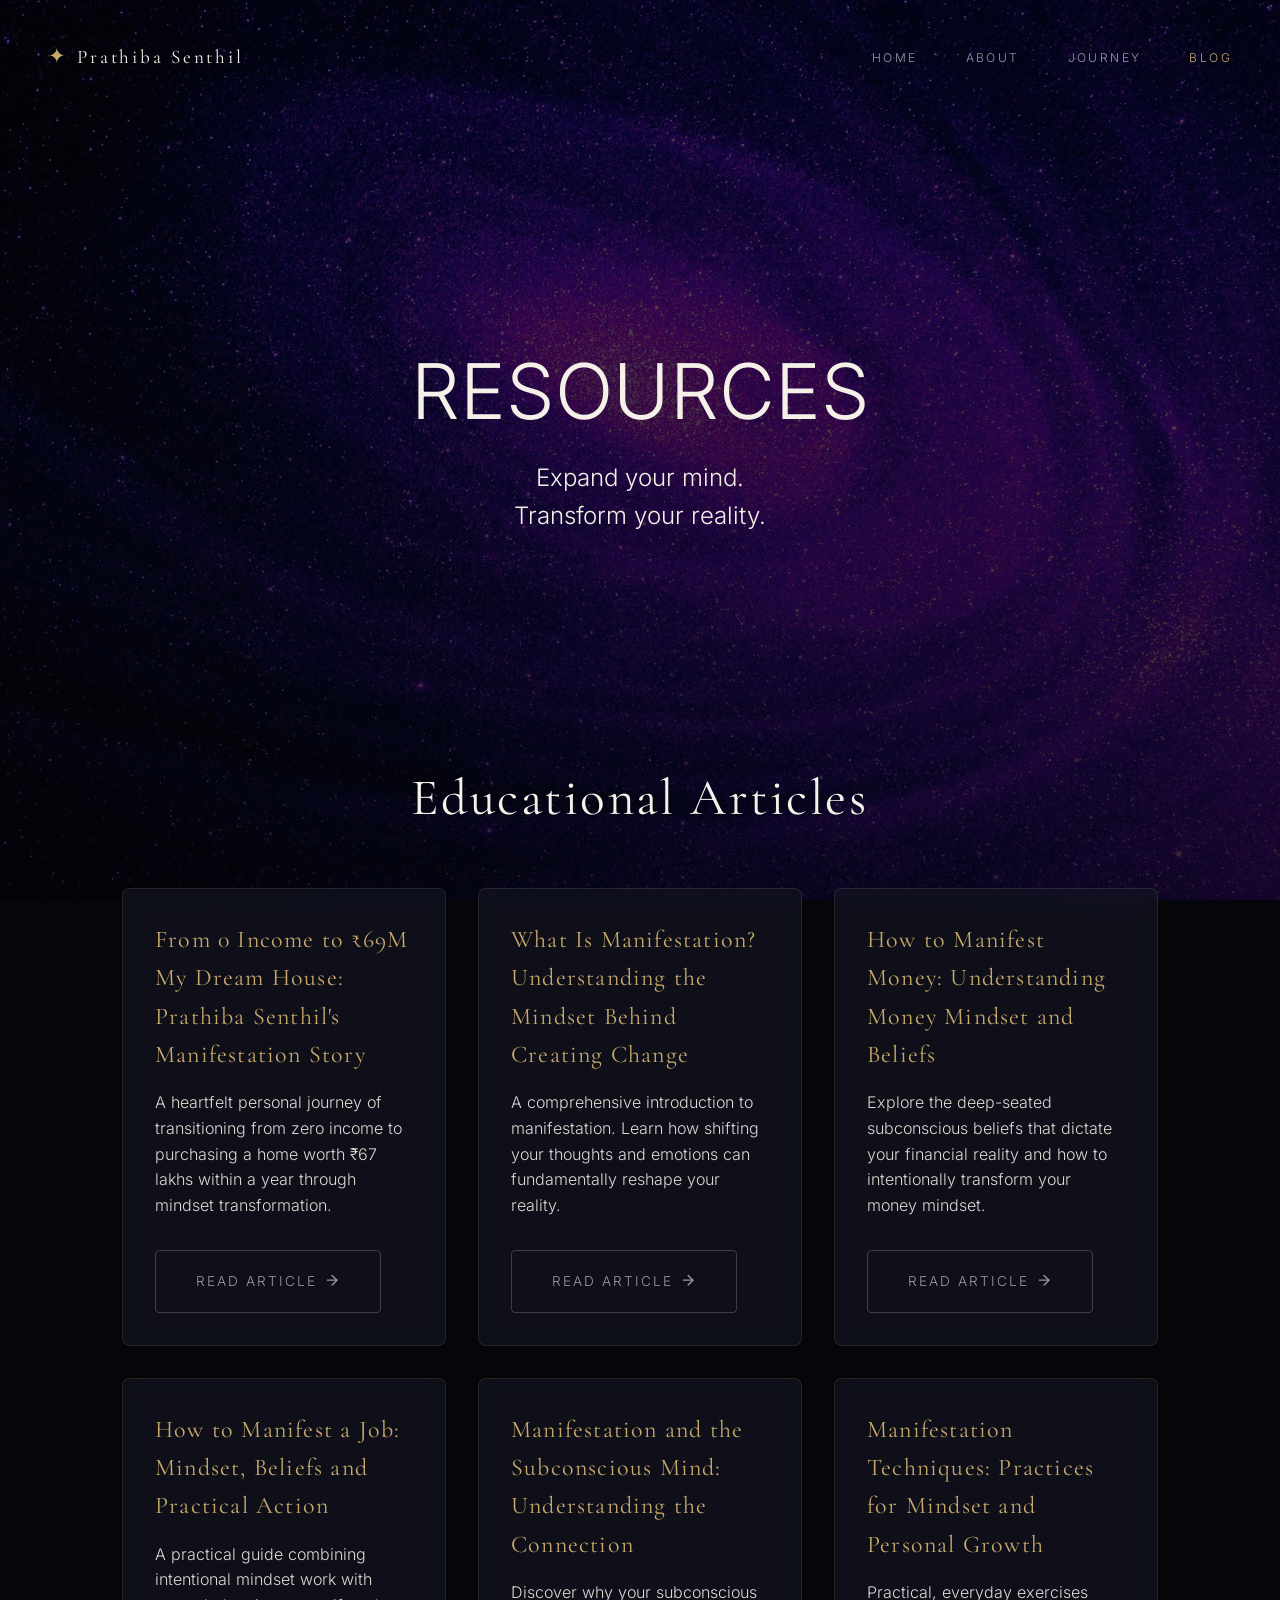
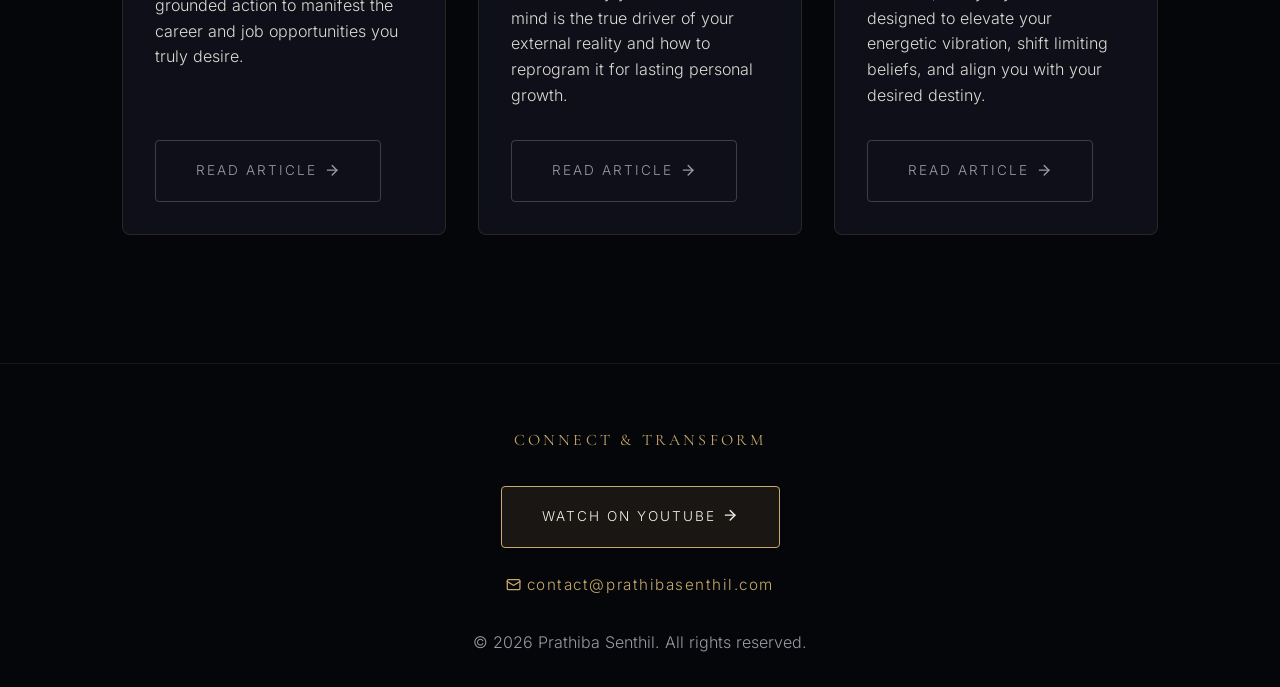
==== commit bbfbdc1d: "New blog added From 0 Income to 69M My Dream House: Prathiba Senthil's Manifestation Story" ====
--- a/blog/index.html
+++ b/blog/index.html
@@ -15,12 +15,7 @@
     
     <link rel="icon" type="image/svg+xml" href="/img/favicon.svg">
     
-    <!-- Preload critical assets for PageSpeed -->
-    <link rel="preload" href="/css/fonts.css" as="style">
-    <link rel="preload" href="/css/style.css" as="style">
-    <!-- End Preload -->
-    <link rel="stylesheet" href="/css/fonts.css">
-    <link rel="stylesheet" href="/css/style.css">
+    <link rel="stylesheet" href="/css/style.min.css">
     
     <style>
         .blog-grid {
@@ -63,14 +58,6 @@
     <div class="cosmic-bg"></div>
     <div class="stars"></div>
 
-    <div id="app-transition" class="active">
-        <div class="transition-content">
-            <span class="transition-star">✦</span>
-            <h2>YOUR JOURNEY AWAITS</h2>
-            <p>There is more than one path to your destination.</p>
-        </div>
-    </div>
-
     <header>
         <a href="/" class="logo">
             <span class="logo-star">✦</span>
@@ -90,14 +77,20 @@
         <section id="blog" class="active">
             <div class="container text-center hero-container">
                 <h1 style="position: absolute; width: 1px; height: 1px; padding: 0; margin: -1px; overflow: hidden; clip: rect(0, 0, 0, 0); white-space: nowrap; border: 0;">Manifestation & Personal Transformation Resources</h1>
-                <div class="heading-hero fade-up">RESOURCES</div>
-                <p class="hero-quote fade-up">Expand your mind.<br>Transform your reality.</p>
+                <div class="heading-hero">RESOURCES</div>
+                <p class="hero-quote">Expand your mind.<br>Transform your reality.</p>
             </div>
 
             <div class="container fade-up text-center">
                 <h2 class="heading-section">Educational Articles</h2>
                 
                 <div class="blog-grid">
+                    <div class="glass-card article-card">
+                        <h4>From 0 Income to ₹69M My Dream House: Prathiba Senthil's Manifestation Story</h4>
+                        <p>A heartfelt personal journey of transitioning from zero income to purchasing a home worth ₹67 lakhs within a year through mindset transformation.</p>
+                        <a href="/blog/from-0-income-to-69m-my-dream-house" class="btn btn-outline" style="text-decoration: none; align-self: flex-start;">READ ARTICLE <i data-lucide="arrow-right"></i></a>
+                    </div>
+                    
                     <div class="glass-card article-card">
                         <h4>What Is Manifestation? Understanding the Mindset Behind Creating Change</h4>
                         <p>A comprehensive introduction to manifestation. Learn how shifting your thoughts and emotions can fundamentally reshape your reality.</p>
--- a/css/style.min.css
+++ b/css/style.min.css
@@ -0,0 +1 @@
+ @font-face{font-family:'Cormorant Garamond';font-style:normal;font-weight:400;font-display:swap;src:url(../fonts/font_2.woff2) format('woff2');unicode-range:U+0460-052F,U+1C80-1C8A,U+20B4,U+2DE0-2DFF,U+A640-A69F,U+FE2E-FE2F}@font-face{font-family:'Cormorant Garamond';font-style:normal;font-weight:400;font-display:swap;src:url(../fonts/font_11.woff2) format('woff2');unicode-range:U+0301,U+0400-045F,U+0490-0491,U+04B0-04B1,U+2116}@font-face{font-family:'Cormorant Garamond';font-style:normal;font-weight:400;font-display:swap;src:url(../fonts/font_3.woff2) format('woff2');unicode-range:U+0102-0103,U+0110-0111,U+0128-0129,U+0168-0169,U+01A0-01A1,U+01AF-01B0,U+0300-0301,U+0303-0304,U+0308-0309,U+0323,U+0329,U+1EA0-1EF9,U+20AB}@font-face{font-family:'Cormorant Garamond';font-style:normal;font-weight:400;font-display:swap;src:url(../fonts/font_4.woff2) format('woff2');unicode-range:U+0100-02BA,U+02BD-02C5,U+02C7-02CC,U+02CE-02D7,U+02DD-02FF,U+0304,U+0308,U+0329,U+1D00-1DBF,U+1E00-1E9F,U+1EF2-1EFF,U+2020,U+20A0-20AB,U+20AD-20C0,U+2113,U+2C60-2C7F,U+A720-A7FF}@font-face{font-family:'Cormorant Garamond';font-style:normal;font-weight:400;font-display:swap;src:url(../fonts/font_1.woff2) format('woff2');unicode-range:U+0000-00FF,U+0131,U+0152-0153,U+02BB-02BC,U+02C6,U+02DA,U+02DC,U+0304,U+0308,U+0329,U+2000-206F,U+20AC,U+2122,U+2191,U+2193,U+2212,U+2215,U+FEFF,U+FFFD}@font-face{font-family:'Cormorant Garamond';font-style:normal;font-weight:500;font-display:swap;src:url(../fonts/font_2.woff2) format('woff2');unicode-range:U+0460-052F,U+1C80-1C8A,U+20B4,U+2DE0-2DFF,U+A640-A69F,U+FE2E-FE2F}@font-face{font-family:'Cormorant Garamond';font-style:normal;font-weight:500;font-display:swap;src:url(../fonts/font_11.woff2) format('woff2');unicode-range:U+0301,U+0400-045F,U+0490-0491,U+04B0-04B1,U+2116}@font-face{font-family:'Cormorant Garamond';font-style:normal;font-weight:500;font-display:swap;src:url(../fonts/font_3.woff2) format('woff2');unicode-range:U+0102-0103,U+0110-0111,U+0128-0129,U+0168-0169,U+01A0-01A1,U+01AF-01B0,U+0300-0301,U+0303-0304,U+0308-0309,U+0323,U+0329,U+1EA0-1EF9,U+20AB}@font-face{font-family:'Cormorant Garamond';font-style:normal;font-weight:500;font-display:swap;src:url(../fonts/font_4.woff2) format('woff2');unicode-range:U+0100-02BA,U+02BD-02C5,U+02C7-02CC,U+02CE-02D7,U+02DD-02FF,U+0304,U+0308,U+0329,U+1D00-1DBF,U+1E00-1E9F,U+1EF2-1EFF,U+2020,U+20A0-20AB,U+20AD-20C0,U+2113,U+2C60-2C7F,U+A720-A7FF}@font-face{font-family:'Cormorant Garamond';font-style:normal;font-weight:500;font-display:swap;src:url(../fonts/font_1.woff2) format('woff2');unicode-range:U+0000-00FF,U+0131,U+0152-0153,U+02BB-02BC,U+02C6,U+02DA,U+02DC,U+0304,U+0308,U+0329,U+2000-206F,U+20AC,U+2122,U+2191,U+2193,U+2212,U+2215,U+FEFF,U+FFFD}@font-face{font-family:'Cormorant Garamond';font-style:normal;font-weight:600;font-display:swap;src:url(../fonts/font_2.woff2) format('woff2');unicode-range:U+0460-052F,U+1C80-1C8A,U+20B4,U+2DE0-2DFF,U+A640-A69F,U+FE2E-FE2F}@font-face{font-family:'Cormorant Garamond';font-style:normal;font-weight:600;font-display:swap;src:url(../fonts/font_11.woff2) format('woff2');unicode-range:U+0301,U+0400-045F,U+0490-0491,U+04B0-04B1,U+2116}@font-face{font-family:'Cormorant Garamond';font-style:normal;font-weight:600;font-display:swap;src:url(../fonts/font_3.woff2) format('woff2');unicode-range:U+0102-0103,U+0110-0111,U+0128-0129,U+0168-0169,U+01A0-01A1,U+01AF-01B0,U+0300-0301,U+0303-0304,U+0308-0309,U+0323,U+0329,U+1EA0-1EF9,U+20AB}@font-face{font-family:'Cormorant Garamond';font-style:normal;font-weight:600;font-display:swap;src:url(../fonts/font_4.woff2) format('woff2');unicode-range:U+0100-02BA,U+02BD-02C5,U+02C7-02CC,U+02CE-02D7,U+02DD-02FF,U+0304,U+0308,U+0329,U+1D00-1DBF,U+1E00-1E9F,U+1EF2-1EFF,U+2020,U+20A0-20AB,U+20AD-20C0,U+2113,U+2C60-2C7F,U+A720-A7FF}@font-face{font-family:'Cormorant Garamond';font-style:normal;font-weight:600;font-display:swap;src:url(../fonts/font_1.woff2) format('woff2');unicode-range:U+0000-00FF,U+0131,U+0152-0153,U+02BB-02BC,U+02C6,U+02DA,U+02DC,U+0304,U+0308,U+0329,U+2000-206F,U+20AC,U+2122,U+2191,U+2193,U+2212,U+2215,U+FEFF,U+FFFD}@font-face{font-family:'Inter';font-style:normal;font-weight:300;font-display:swap;src:url(../fonts/font_5.woff2) format('woff2');unicode-range:U+0460-052F,U+1C80-1C8A,U+20B4,U+2DE0-2DFF,U+A640-A69F,U+FE2E-FE2F}@font-face{font-family:'Inter';font-style:normal;font-weight:300;font-display:swap;src:url(../fonts/font_9.woff2) format('woff2');unicode-range:U+0301,U+0400-045F,U+0490-0491,U+04B0-04B1,U+2116}@font-face{font-family:'Inter';font-style:normal;font-weight:300;font-display:swap;src:url(../fonts/font_10.woff2) format('woff2');unicode-range:U+1F00-1FFF}@font-face{font-family:'Inter';font-style:normal;font-weight:300;font-display:swap;src:url(../fonts/font_7.woff2) format('woff2');unicode-range:U+0370-0377,U+037A-037F,U+0384-038A,U+038C,U+038E-03A1,U+03A3-03FF}@font-face{font-family:'Inter';font-style:normal;font-weight:300;font-display:swap;src:url(../fonts/font_6.woff2) format('woff2');unicode-range:U+0102-0103,U+0110-0111,U+0128-0129,U+0168-0169,U+01A0-01A1,U+01AF-01B0,U+0300-0301,U+0303-0304,U+0308-0309,U+0323,U+0329,U+1EA0-1EF9,U+20AB}@font-face{font-family:'Inter';font-style:normal;font-weight:300;font-display:swap;src:url(../fonts/font_8.woff2) format('woff2');unicode-range:U+0100-02BA,U+02BD-02C5,U+02C7-02CC,U+02CE-02D7,U+02DD-02FF,U+0304,U+0308,U+0329,U+1D00-1DBF,U+1E00-1E9F,U+1EF2-1EFF,U+2020,U+20A0-20AB,U+20AD-20C0,U+2113,U+2C60-2C7F,U+A720-A7FF}@font-face{font-family:'Inter';font-style:normal;font-weight:300;font-display:swap;src:url(../fonts/font_0.woff2) format('woff2');unicode-range:U+0000-00FF,U+0131,U+0152-0153,U+02BB-02BC,U+02C6,U+02DA,U+02DC,U+0304,U+0308,U+0329,U+2000-206F,U+20AC,U+2122,U+2191,U+2193,U+2212,U+2215,U+FEFF,U+FFFD}@font-face{font-family:'Inter';font-style:normal;font-weight:400;font-display:swap;src:url(../fonts/font_5.woff2) format('woff2');unicode-range:U+0460-052F,U+1C80-1C8A,U+20B4,U+2DE0-2DFF,U+A640-A69F,U+FE2E-FE2F}@font-face{font-family:'Inter';font-style:normal;font-weight:400;font-display:swap;src:url(../fonts/font_9.woff2) format('woff2');unicode-range:U+0301,U+0400-045F,U+0490-0491,U+04B0-04B1,U+2116}@font-face{font-family:'Inter';font-style:normal;font-weight:400;font-display:swap;src:url(../fonts/font_10.woff2) format('woff2');unicode-range:U+1F00-1FFF}@font-face{font-family:'Inter';font-style:normal;font-weight:400;font-display:swap;src:url(../fonts/font_7.woff2) format('woff2');unicode-range:U+0370-0377,U+037A-037F,U+0384-038A,U+038C,U+038E-03A1,U+03A3-03FF}@font-face{font-family:'Inter';font-style:normal;font-weight:400;font-display:swap;src:url(../fonts/font_6.woff2) format('woff2');unicode-range:U+0102-0103,U+0110-0111,U+0128-0129,U+0168-0169,U+01A0-01A1,U+01AF-01B0,U+0300-0301,U+0303-0304,U+0308-0309,U+0323,U+0329,U+1EA0-1EF9,U+20AB}@font-face{font-family:'Inter';font-style:normal;font-weight:400;font-display:swap;src:url(../fonts/font_8.woff2) format('woff2');unicode-range:U+0100-02BA,U+02BD-02C5,U+02C7-02CC,U+02CE-02D7,U+02DD-02FF,U+0304,U+0308,U+0329,U+1D00-1DBF,U+1E00-1E9F,U+1EF2-1EFF,U+2020,U+20A0-20AB,U+20AD-20C0,U+2113,U+2C60-2C7F,U+A720-A7FF}@font-face{font-family:'Inter';font-style:normal;font-weight:400;font-display:swap;src:url(../fonts/font_0.woff2) format('woff2');unicode-range:U+0000-00FF,U+0131,U+0152-0153,U+02BB-02BC,U+02C6,U+02DA,U+02DC,U+0304,U+0308,U+0329,U+2000-206F,U+20AC,U+2122,U+2191,U+2193,U+2212,U+2215,U+FEFF,U+FFFD}@font-face{font-family:'Inter';font-style:normal;font-weight:500;font-display:swap;src:url(../fonts/font_5.woff2) format('woff2');unicode-range:U+0460-052F,U+1C80-1C8A,U+20B4,U+2DE0-2DFF,U+A640-A69F,U+FE2E-FE2F}@font-face{font-family:'Inter';font-style:normal;font-weight:500;font-display:swap;src:url(../fonts/font_9.woff2) format('woff2');unicode-range:U+0301,U+0400-045F,U+0490-0491,U+04B0-04B1,U+2116}@font-face{font-family:'Inter';font-style:normal;font-weight:500;font-display:swap;src:url(../fonts/font_10.woff2) format('woff2');unicode-range:U+1F00-1FFF}@font-face{font-family:'Inter';font-style:normal;font-weight:500;font-display:swap;src:url(../fonts/font_7.woff2) format('woff2');unicode-range:U+0370-0377,U+037A-037F,U+0384-038A,U+038C,U+038E-03A1,U+03A3-03FF}@font-face{font-family:'Inter';font-style:normal;font-weight:500;font-display:swap;src:url(../fonts/font_6.woff2) format('woff2');unicode-range:U+0102-0103,U+0110-0111,U+0128-0129,U+0168-0169,U+01A0-01A1,U+01AF-01B0,U+0300-0301,U+0303-0304,U+0308-0309,U+0323,U+0329,U+1EA0-1EF9,U+20AB}@font-face{font-family:'Inter';font-style:normal;font-weight:500;font-display:swap;src:url(../fonts/font_8.woff2) format('woff2');unicode-range:U+0100-02BA,U+02BD-02C5,U+02C7-02CC,U+02CE-02D7,U+02DD-02FF,U+0304,U+0308,U+0329,U+1D00-1DBF,U+1E00-1E9F,U+1EF2-1EFF,U+2020,U+20A0-20AB,U+20AD-20C0,U+2113,U+2C60-2C7F,U+A720-A7FF}@font-face{font-family:'Inter';font-style:normal;font-weight:500;font-display:swap;src:url(../fonts/font_0.woff2) format('woff2');unicode-range:U+0000-00FF,U+0131,U+0152-0153,U+02BB-02BC,U+02C6,U+02DA,U+02DC,U+0304,U+0308,U+0329,U+2000-206F,U+20AC,U+2122,U+2191,U+2193,U+2212,U+2215,U+FEFF,U+FFFD}:root{--color-cosmic-black:#050609;--color-midnight:#0B0D14;--color-deep-galaxy:#151725;--color-champagne-gold:#C8A96B;--color-soft-gold:#E8D7B0;--color-warm-ivory:#F5F1E8;--color-muted-text:#9B9AA3;--font-heading:'Cormorant Garamond',serif;--font-body:'Inter',sans-serif;--transition-slow:0.8s cubic-bezier(0.4,0,0.2,1);--transition-medium:0.4s ease;--transition-fast:0.2s ease}*{margin:0;padding:0;box-sizing:border-box}body{background-color:var(--color-cosmic-black);color:var(--color-warm-ivory);font-family:var(--font-body);font-weight:300;line-height:1.6;overflow-x:hidden;-webkit-font-smoothing:antialiased;-moz-osx-font-smoothing:grayscale}.cosmic-bg{position:fixed;top:0;left:0;width:100vw;height:100vh;min-height:100vh;background:linear-gradient(rgba(5,6,9,0.6),rgba(5,6,9,0.8)),url('../img/prathiba_senthil_manifestation.webp') center/cover no-repeat;opacity:0.9;z-index:-2}@media (max-width:768px){.cosmic-bg{background:linear-gradient(rgba(5,6,9,0.6),rgba(5,6,9,0.8)),url('../img/prathiba_senthil_manifestation_mobile.webp') center/cover no-repeat}}.stars{position:fixed;top:0;left:0;width:100vw;height:100vh;background-image:radial-gradient(1px 1px at 20px 30px,rgba(255,255,255,0.7),rgba(0,0,0,0)),radial-gradient(1px 1px at 40px 70px,rgba(255,255,255,0.5),rgba(0,0,0,0)),radial-gradient(1.5px 1.5px at 50px 160px,rgba(255,255,255,0.8),rgba(0,0,0,0)),radial-gradient(1px 1px at 90px 40px,rgba(255,255,255,0.6),rgba(0,0,0,0)),radial-gradient(2px 2px at 130px 80px,rgba(200,169,107,0.4),rgba(0,0,0,0));background-repeat:repeat;background-size:200px 200px;z-index:-1;opacity:0.4;animation:slowStarMove 150s linear infinite}@keyframes slowStarMove{from{transform:translateY(0)}to{transform:translateY(-200px)}}h1,h2,h3,h4,h5,h6{font-family:var(--font-heading);font-weight:400;letter-spacing:0.05em;color:var(--color-warm-ivory)}.heading-hero{font-size:clamp(2.5rem,6vw,5rem);line-height:1.1;margin-bottom:1.5rem}.heading-section{font-size:clamp(1.8rem,4vw,3.5rem);margin-bottom:2rem}.hero-subtitle{font-size:1rem;letter-spacing:0.2em;color:var(--color-champagne-gold);margin-bottom:1rem}.hero-quote{font-size:clamp(1.1rem,2vw,1.5rem);line-height:1.6;color:var(--color-warm-ivory);font-family:var(--font-body);font-weight:300}.text-accent{color:var(--color-champagne-gold);font-family:var(--font-heading);font-style:italic}.text-muted{color:var(--color-muted-text)}.text-center{text-align:center}.mt-1{margin-top:1rem}.mt-2{margin-top:2rem}.mt-4{margin-top:4rem}.mb-2{margin-bottom:2rem}.lucide{width:1.2em;height:1.2em;vertical-align:-0.2em;display:inline-block}.icon-sm{width:1em;height:1em;vertical-align:-0.125em}.btn{display:inline-block;padding:1.2rem 2.5rem;border:1px solid var(--color-champagne-gold);background:transparent;color:var(--color-warm-ivory);font-family:var(--font-body);font-size:0.85rem;letter-spacing:0.15em;text-transform:uppercase;text-decoration:none;cursor:pointer;border-radius:4px;transition:var(--transition-medium)}.btn:hover{box-shadow:0 0 15px rgba(200,169,107,0.2);background:rgba(200,169,107,0.05)}.btn-outline{border-color:rgba(255,255,255,0.2);color:var(--color-muted-text)}.btn-outline:hover{border-color:var(--color-champagne-gold);color:var(--color-warm-ivory)}.glass-card{background:rgba(21,23,37,0.6);backdrop-filter:blur(10px);-webkit-backdrop-filter:blur(10px);border:1px solid rgba(200,169,107,0.15);border-radius:8px;padding:2.5rem;transition:var(--transition-medium)}.glass-card:hover{transform:translateY(-6px);border-color:rgba(200,169,107,0.4);background:rgba(21,23,37,0.8);box-shadow:0 10px 30px rgba(0,0,0,0.5)}.card-num{display:block;font-family:var(--font-heading);font-size:1.5rem;color:var(--color-champagne-gold);margin-bottom:1rem;opacity:0.7}.container{width:100%;max-width:1100px;margin:0 auto;padding:0 2rem}section{min-height:100vh;padding:8rem 0;opacity:1;transition:opacity var(--transition-slow)}.section-hidden{display:none !important;opacity:0}header{position:absolute;top:0;left:0;width:100%;padding:2.5rem 3rem;display:flex;justify-content:space-between;align-items:center;z-index:100}.logo{display:inline-flex;align-items:center;gap:0.5rem;font-family:var(--font-heading);font-size:1.2rem;letter-spacing:0.15em;color:var(--color-warm-ivory);text-decoration:none;transition:var(--transition-medium)}.logo:hover .logo-text{color:var(--color-champagne-gold);transition:var(--transition-medium)}.logo-star{display:inline-block;color:var(--color-champagne-gold);font-size:1.1em;transition:transform var(--transition-medium)}.logo:hover .logo-star{transform:rotate(45deg) scale(0.85)}nav ul{display:flex;list-style:none;gap:3rem}nav a{color:var(--color-muted-text);text-decoration:none;font-size:0.75rem;letter-spacing:0.2em;text-transform:uppercase;transition:var(--transition-fast)}nav a:hover,nav a.active{color:var(--color-champagne-gold)}.fade-up{opacity:0;transform:translateY(20px);transition:opacity var(--transition-slow),transform var(--transition-slow)}.fade-up.visible{opacity:1;transform:translateY(0)}.journey-line-container{display:flex;flex-direction:column;align-items:center;margin:3rem 0}.journey-step{text-align:center;font-size:0.9rem;letter-spacing:0.15em;text-transform:uppercase}.journey-line{width:1px;height:80px;background:linear-gradient(to bottom,rgba(200,169,107,0.1),var(--color-champagne-gold));margin:1.5rem auto;opacity:0;transform-origin:top;transform:scaleY(0);transition:transform 1.5s ease,opacity 1s ease}.journey-line.draw{opacity:1;transform:scaleY(1)}.step-num{color:var(--color-champagne-gold);font-family:var(--font-heading);margin-right:0.5rem}.hero-container{min-height:70vh;display:flex;flex-direction:column;justify-content:center;align-items:center}.hero-star{font-size:1.5rem;color:var(--color-champagne-gold);margin-bottom:2rem;display:block}.scroll-hint{margin-top:4rem;font-size:0.8rem;color:var(--color-muted-text);text-transform:uppercase;letter-spacing:0.2em}.split-layout{display:grid;grid-template-columns:1fr 1fr;gap:4rem;align-items:center;margin:5rem auto}.founder-image{width:100%;height:600px;background:linear-gradient(rgba(21,23,37,0.3),rgba(21,23,37,0.3)),url('../img/Prathiba-Senthil-life-transformation.webp') center/cover;border-radius:8px;border:1px solid rgba(200,169,107,0.2)}.founder-quote{font-family:var(--font-heading);font-size:clamp(2rem,3vw,2.8rem);line-height:1.3;color:var(--color-warm-ivory);margin-bottom:2rem}.founder-quote cite{display:block;font-size:1rem;font-family:var(--font-body);font-style:normal;color:var(--color-champagne-gold);margin-top:1rem;letter-spacing:0.1em}.transformation-story{margin:5rem auto;max-width:600px}.story-step{margin-bottom:3rem;border-left:1px solid rgba(200,169,107,0.2);padding-left:2rem;position:relative}.story-step::before{content:'';position:absolute;left:-4px;top:5px;width:7px;height:7px;background:var(--color-champagne-gold);border-radius:50%}.story-step p{color:var(--color-muted-text);margin-top:0.5rem}.beliefs-container{display:grid;grid-template-columns:repeat(auto-fit,minmax(280px,1fr));gap:2rem;margin-top:5rem}.form-container{max-width:600px;margin:4rem auto}.form-step{margin-bottom:3rem}.form-step label{display:block;font-size:0.75rem;letter-spacing:0.15em;color:var(--color-warm-ivoryx);margin-bottom:1rem}.form-step input,.form-step textarea{width:100%;background:transparent;border:none;color:white;font-family:var(--font-body);font-size:1.2rem;padding:0.5rem 0}.form-step input:focus,.form-step textarea:focus{outline:none}.form-step input::placeholder,.form-step textarea::placeholder{color:rgba(155,154,163,0.3)}.form-line{width:100%;height:1px;background:rgba(200,169,107,0.3);margin-top:0.5rem;transition:background var(--transition-fast)}.form-step input:focus + .form-line,.form-step textarea:focus + .form-line{background:var(--color-champagne-gold)}.phone-input{display:flex;align-items:baseline;gap:1rem}.phone-input span{color:var(--color-muted-text);font-size:1.2rem}.course-selection{display:grid;grid-template-columns:1fr 1fr;gap:1.5rem;margin-top:1.5rem}.selection-card{cursor:pointer;text-align:center;padding:2rem 1rem}.selection-card h4{margin-bottom:0.5rem;font-size:0.9rem;letter-spacing:0.1em}.selection-card p{font-size:0.8rem}.pathway-tree{margin-bottom:4rem}.pathway-split{display:flex;gap:4rem;margin:1rem 0}.pathway-branch{display:flex;flex-direction:column;align-items:center}.branch-line{width:1px;height:40px;background:rgba(200,169,107,0.3);margin-bottom:1rem}.courses-grid{display:grid;grid-template-columns:1fr 1fr;gap:3rem;align-items:stretch}.course-card{position:relative;display:flex;flex-direction:column;overflow:hidden}.premium-card{transform:scale(1.02)}.premium-card:hover{transform:scale(1.02) translateY(-6px)}.card-orb{position:absolute;top:-50px;right:-50px;width:150px;height:150px;background:radial-gradient(circle,rgba(200,169,107,0.1) 0%,rgba(0,0,0,0) 70%);border-radius:50%;z-index:-1}.orb-gold{background:radial-gradient(circle,rgba(200,169,107,0.2) 0%,rgba(0,0,0,0) 70%)}.course-card h5{margin-bottom:0.5rem;letter-spacing:0.15em;font-size:0.75rem}.course-card h4{font-size:1.5rem;line-height:1.3;margin-bottom:1.5rem}.card-divider{border:0;height:1px;background:rgba(255,255,255,0.1);margin-bottom:1.5rem}.course-desc{color:var(--color-muted-text);margin-bottom:1.5rem}.course-features{list-style:none;margin-bottom:2.5rem;flex-grow:1}.course-features li{color:var(--color-warm-ivory);margin-bottom:0.5rem;font-size:0.9rem}.course-card .btn{width:100%;text-align:center}#app-transition{position:fixed;top:0;left:0;width:100vw;height:100vh;background-color:var(--color-cosmic-black);z-index:9999;opacity:0;pointer-events:none;transition:opacity 0.8s ease;display:flex;justify-content:center;align-items:center}#app-transition.active{opacity:1;pointer-events:all}.transition-content{text-align:center}.transition-star{font-size:2rem;color:var(--color-champagne-gold);margin-bottom:2rem;display:block}.transition-content h2{font-size:2rem;letter-spacing:0.2em;margin-bottom:1rem}.transition-content p{color:var(--color-muted-text)}@media (max-width:1024px){.split-layout{gap:2rem;margin:4rem auto}.heading-hero{font-size:clamp(2rem,5vw,4rem)}.courses-grid{gap:2rem}.hero-container{min-height:60vh}}@media (max-width:768px){header{padding:1.5rem;flex-direction:column;gap:1rem}nav ul{gap:1.5rem;flex-wrap:wrap;justify-content:center}.split-layout{grid-template-columns:1fr;gap:2rem;margin:3rem auto}.founder-image{height:400px}.course-selection{grid-template-columns:1fr}.pathway-split{gap:2rem;flex-direction:column}.branch-line{height:20px}.courses-grid{grid-template-columns:1fr;gap:2rem}.premium-card{transform:scale(1)}.premium-card:hover{transform:translateY(-6px)}section{padding:5rem 0}.back-btn{display:block;margin-left:auto;margin-right:auto}.course-detail-view{display:flex;flex-direction:column;justify-content:center;min-height:75vh;margin-top:3rem}}@media (max-width:480px){.container{padding:0 1.5rem}.heading-hero{font-size:clamp(1.8rem,8vw,2.5rem)}.heading-section{font-size:clamp(1.5rem,6vw,2rem)}.btn{padding:1rem 1.5rem;width:100%;text-align:center}.social-links{flex-direction:column;gap:1rem;align-items:center}.glass-card{padding:1.5rem}}.site-footer{padding:4rem 0 2rem;border-top:1px solid rgba(200,169,107,0.1)}.social-links{margin-top:2rem;display:flex;justify-content:center;gap:1.5rem}details.faq-item{margin-bottom:1.5rem;background:rgba(21,23,37,0.4);border:1px solid rgba(200,169,107,0.2);border-radius:8px;overflow:hidden;transition:var(--transition-fast)}details.faq-item:hover{border-color:rgba(200,169,107,0.5);background:rgba(21,23,37,0.7)}details.faq-item summary{padding:1.5rem;cursor:pointer;list-style:none;display:flex;justify-content:space-between;align-items:center}details.faq-item summary::-webkit-details-marker{display:none}details.faq-item summary h4{margin-bottom:0;font-size:1.25rem;color:var(--color-champagne-gold)}details.faq-item summary::after{content:'+';color:var(--color-champagne-gold);font-size:1.5rem;font-weight:300;transition:transform 0.3s ease}details.faq-item[open] summary::after{transform:rotate(45deg)}details.faq-item .faq-content{padding:0 1.5rem 1.5rem 1.5rem;color:var(--color-warm-ivory);border-top:1px solid rgba(200,169,107,0.1);margin-top:0;padding-top:1.5rem}.author-box{margin-top:4rem;padding:2rem;background:rgba(21,23,37,0.5);border:1px solid rgba(200,169,107,0.2);border-radius:12px;display:flex;align-items:center;gap:2rem}.author-image{width:100px;height:100px;border-radius:50%;background-image:url('/img/Prathiba-Senthil-life-transformation.webp');background-size:cover;background-position:center;flex-shrink:0}.author-image.mobile-only{display:none}@media (max-width:768px){.author-box{flex-direction:column;text-align:center;gap:1rem}.author-image.desktop-only{display:none}.author-image.mobile-only{display:block}}
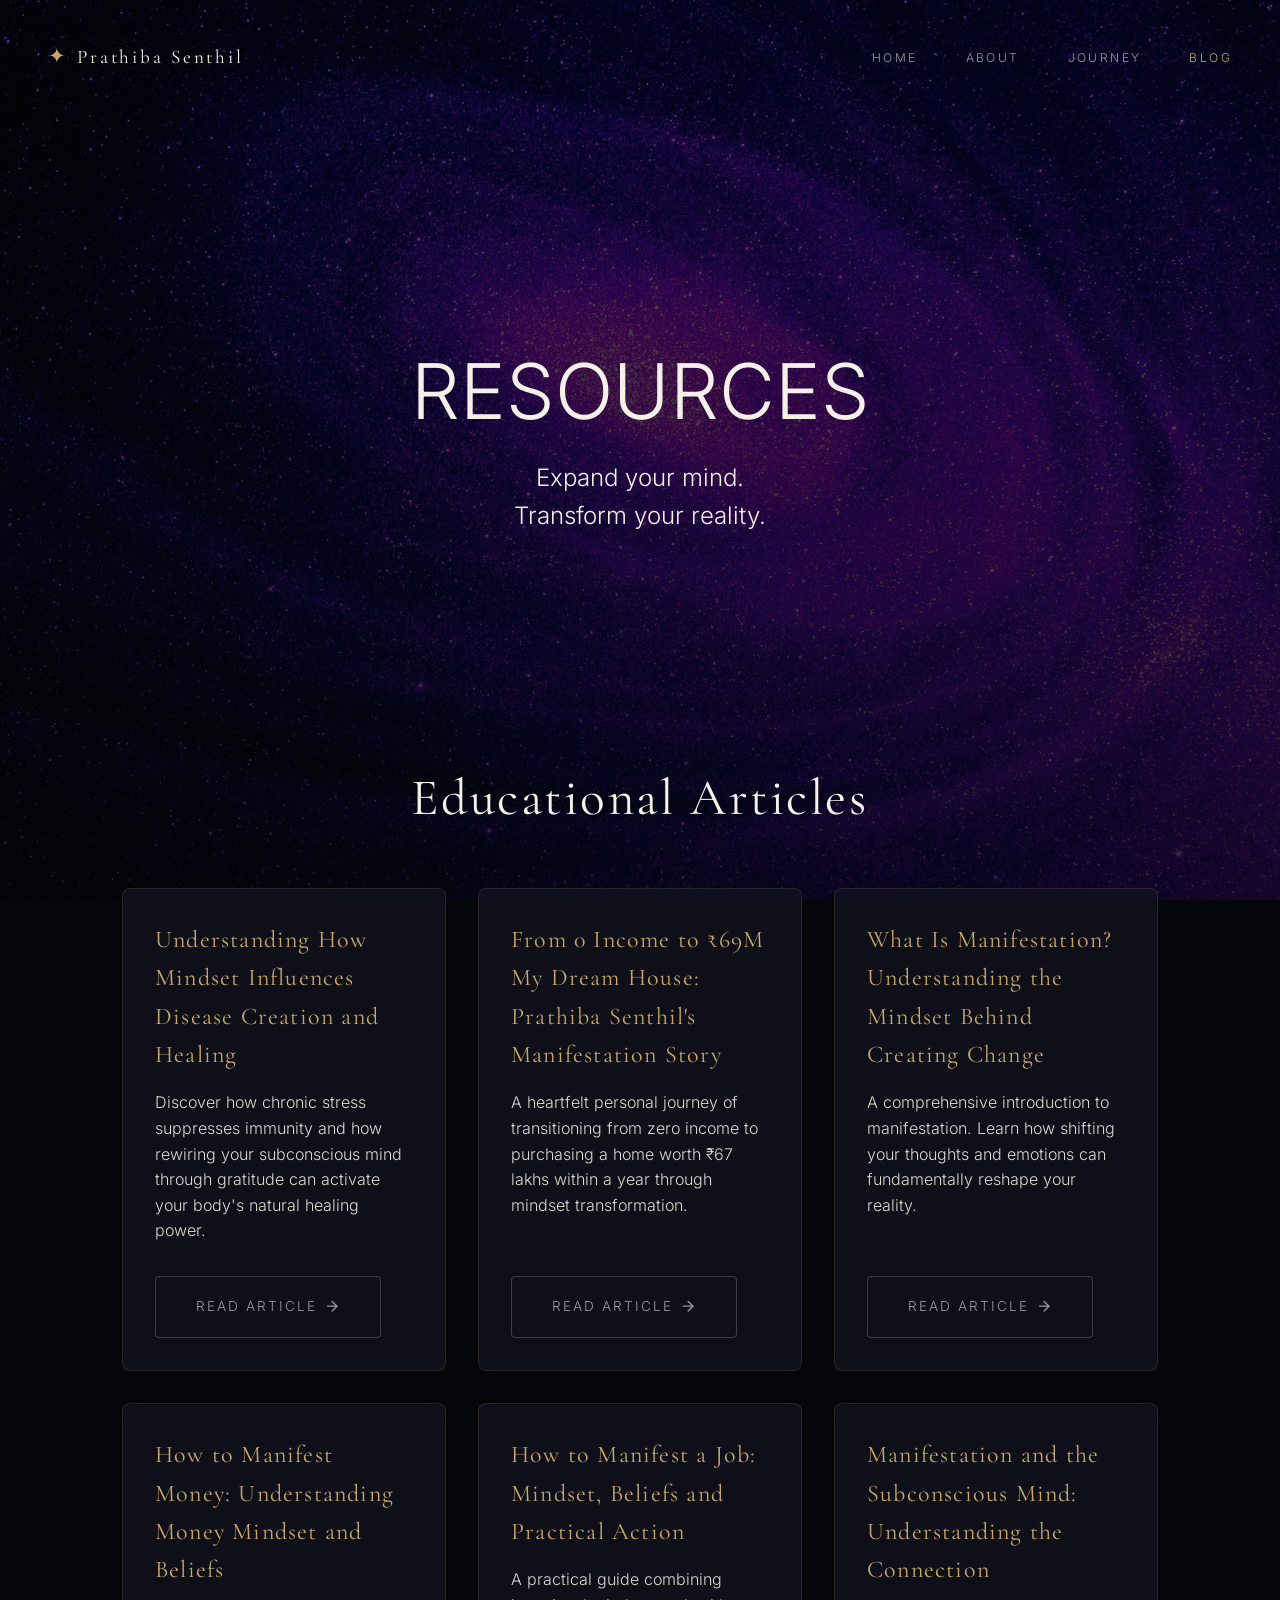
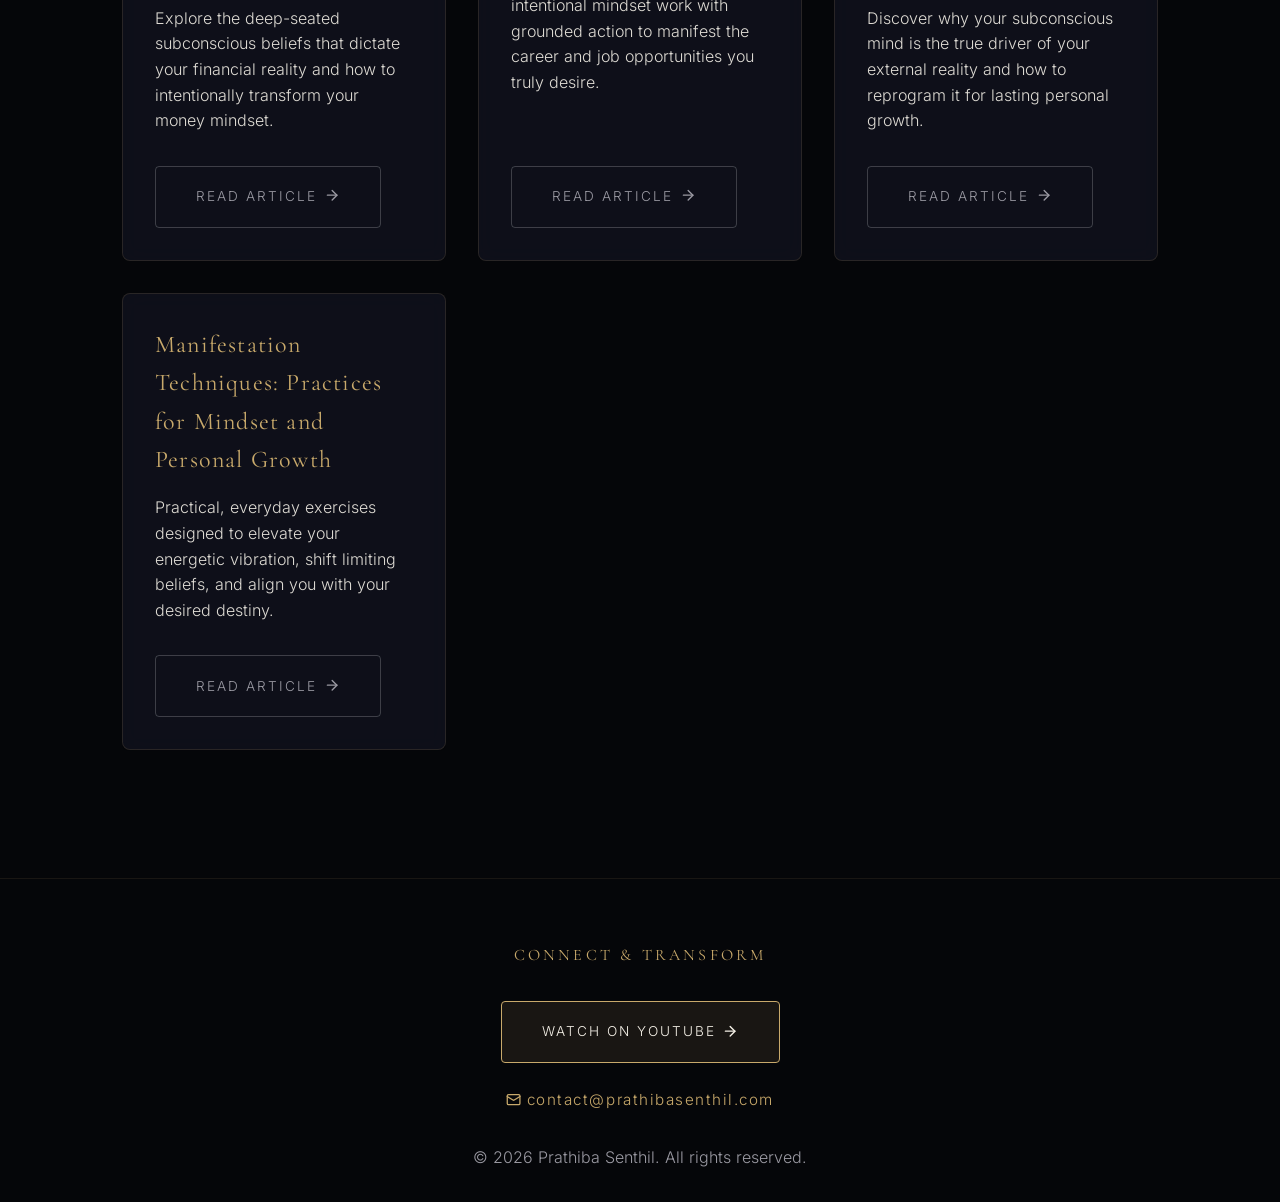
==== commit 2bf7b150: "New blog added How Mindset Influences Disease & Healing" ====
--- a/blog/index.html
+++ b/blog/index.html
@@ -86,6 +86,12 @@
                 
                 <div class="blog-grid">
                     <div class="glass-card article-card">
+                        <h4>Understanding How Mindset Influences Disease Creation and Healing</h4>
+                        <p>Discover how chronic stress suppresses immunity and how rewiring your subconscious mind through gratitude can activate your body's natural healing power.</p>
+                        <a href="/blog/how-mindset-influences-disease-and-healing" class="btn btn-outline" style="text-decoration: none; align-self: flex-start;">READ ARTICLE <i data-lucide="arrow-right"></i></a>
+                    </div>
+                    
+                    <div class="glass-card article-card">
                         <h4>From 0 Income to ₹69M My Dream House: Prathiba Senthil's Manifestation Story</h4>
                         <p>A heartfelt personal journey of transitioning from zero income to purchasing a home worth ₹67 lakhs within a year through mindset transformation.</p>
                         <a href="/blog/from-0-income-to-69m-my-dream-house" class="btn btn-outline" style="text-decoration: none; align-self: flex-start;">READ ARTICLE <i data-lucide="arrow-right"></i></a>
